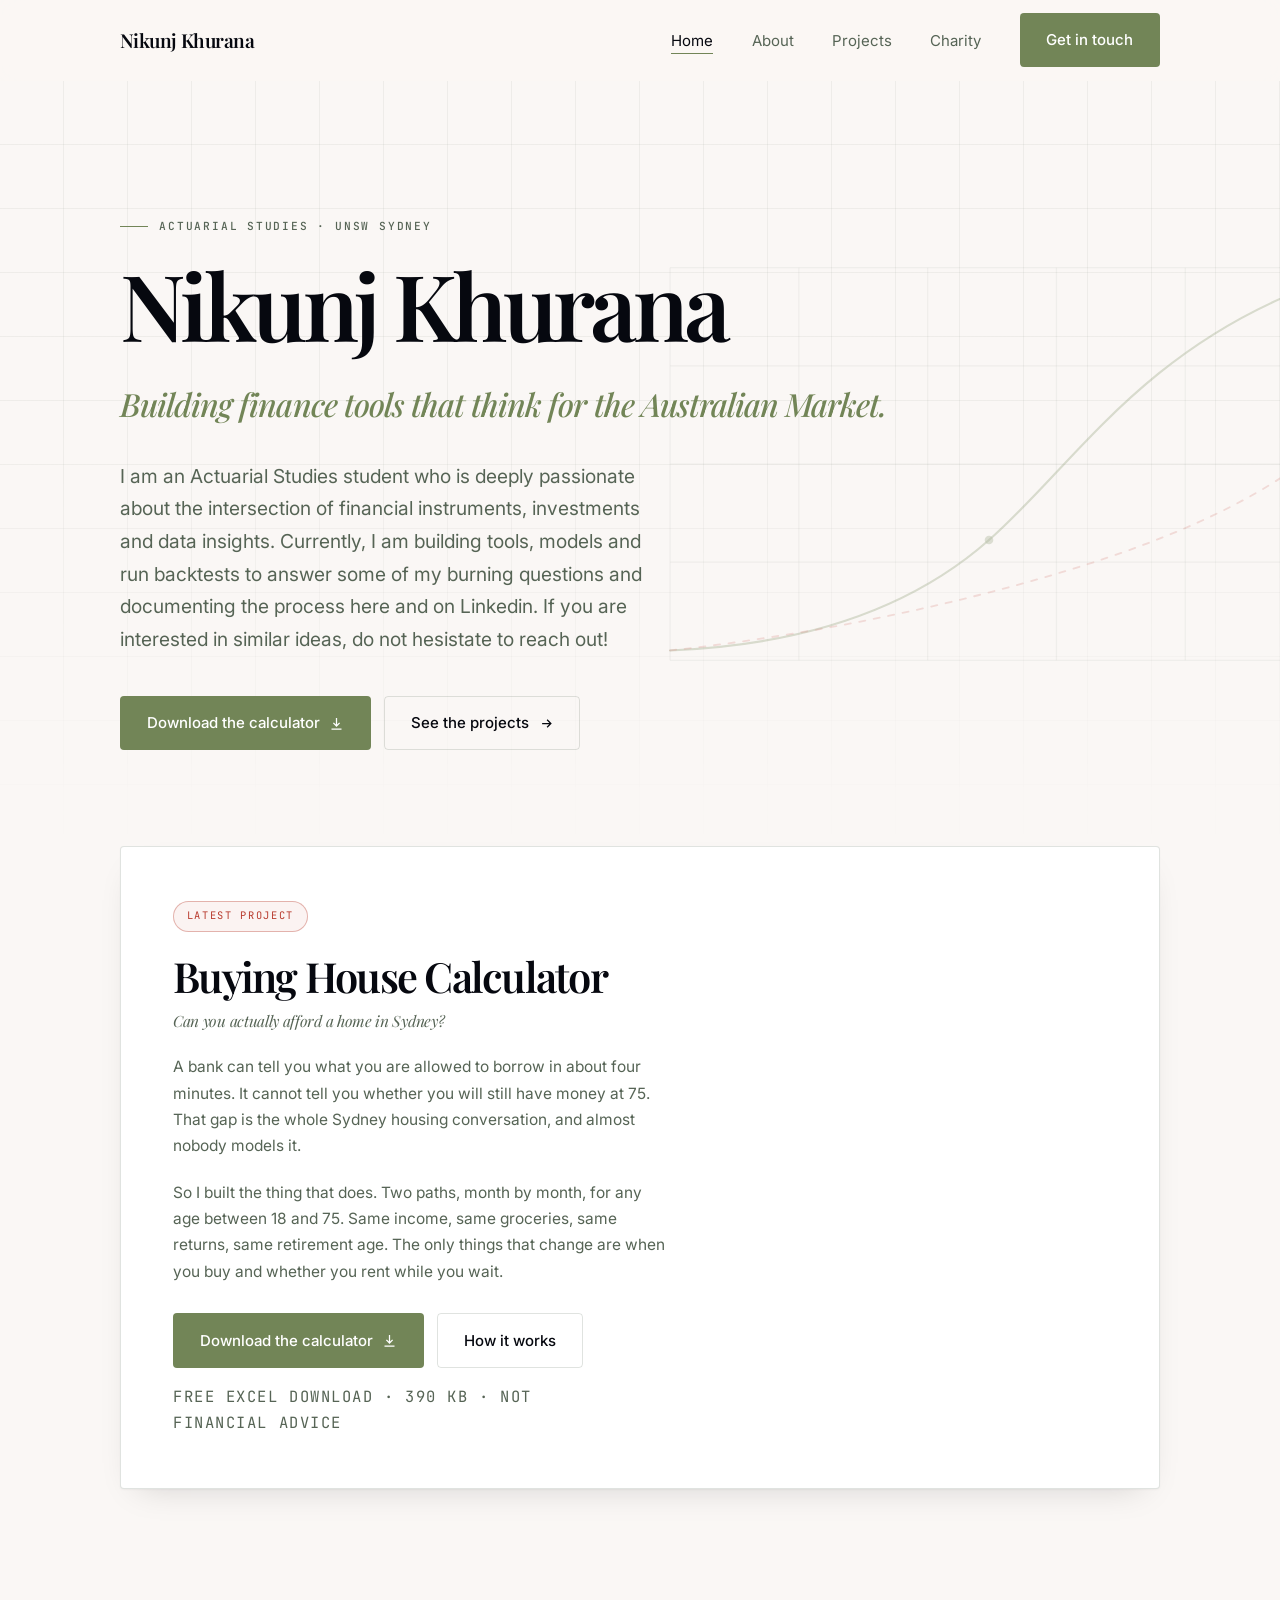
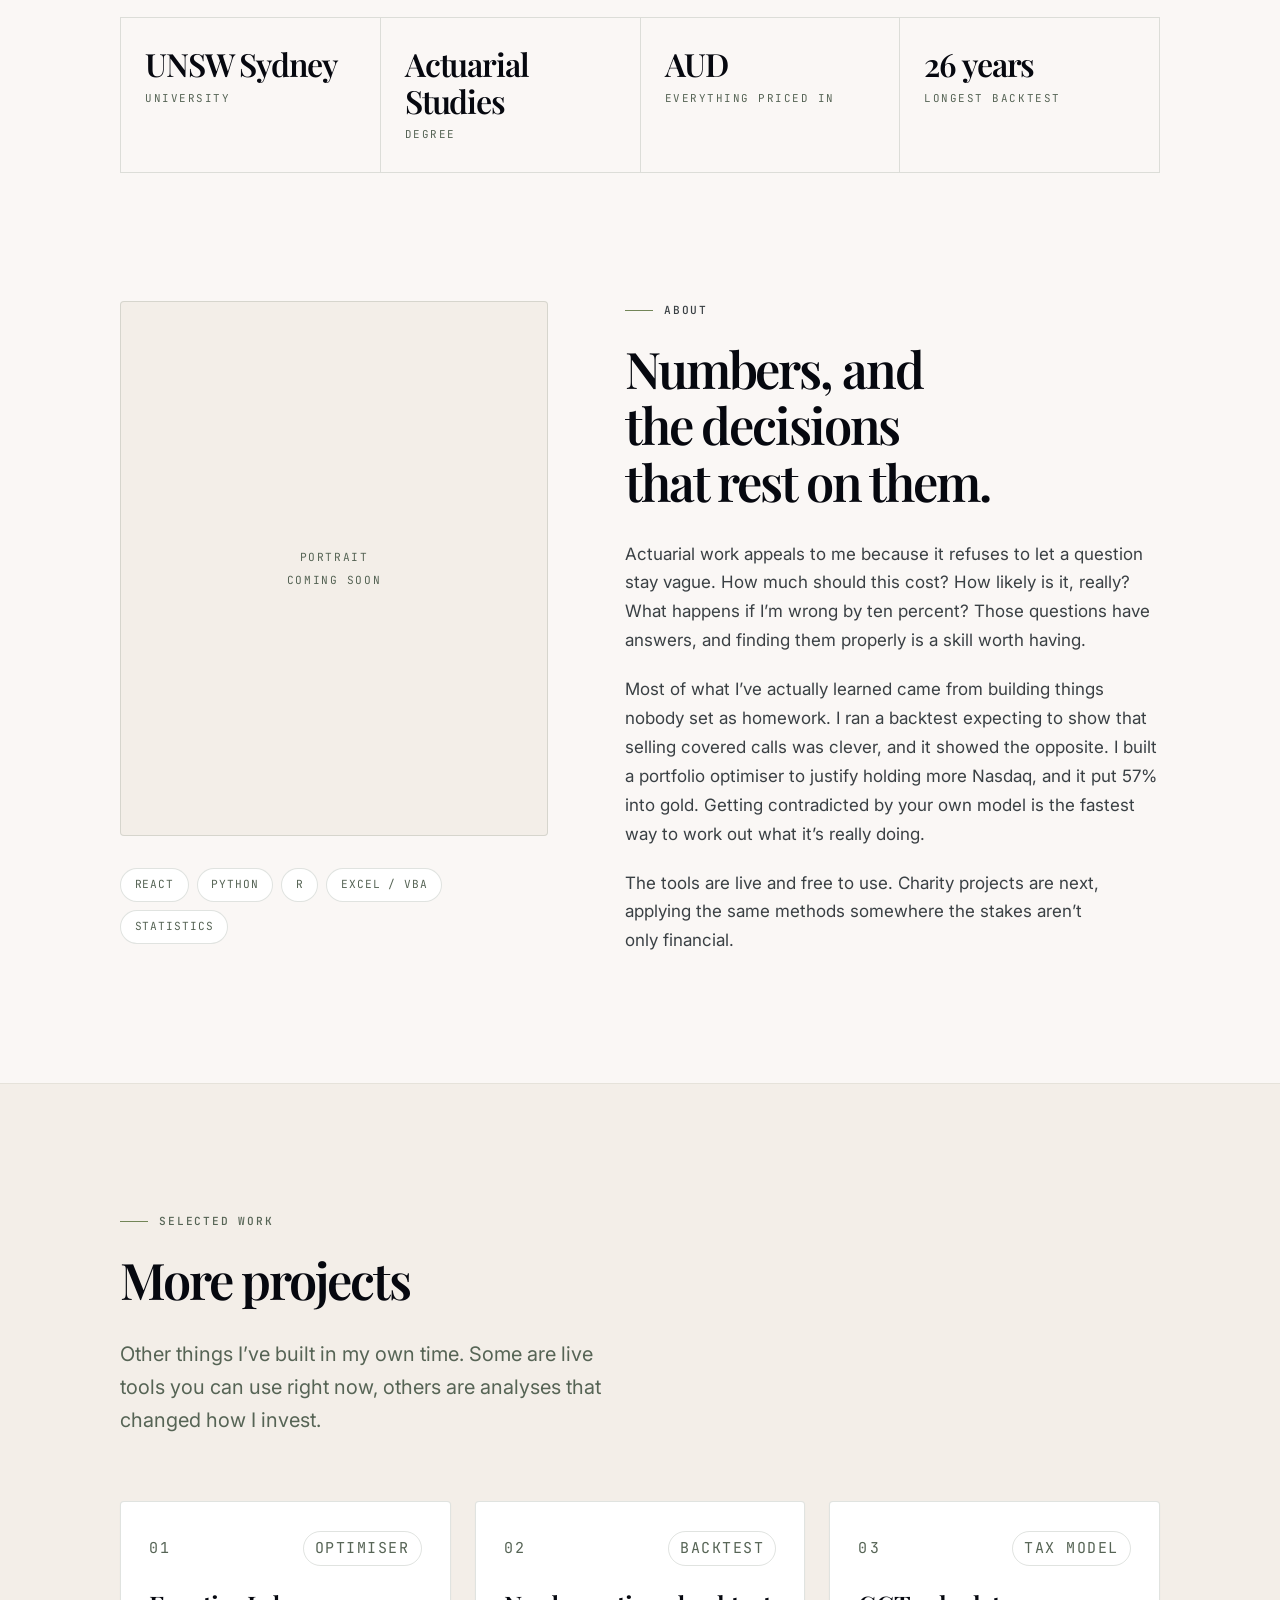
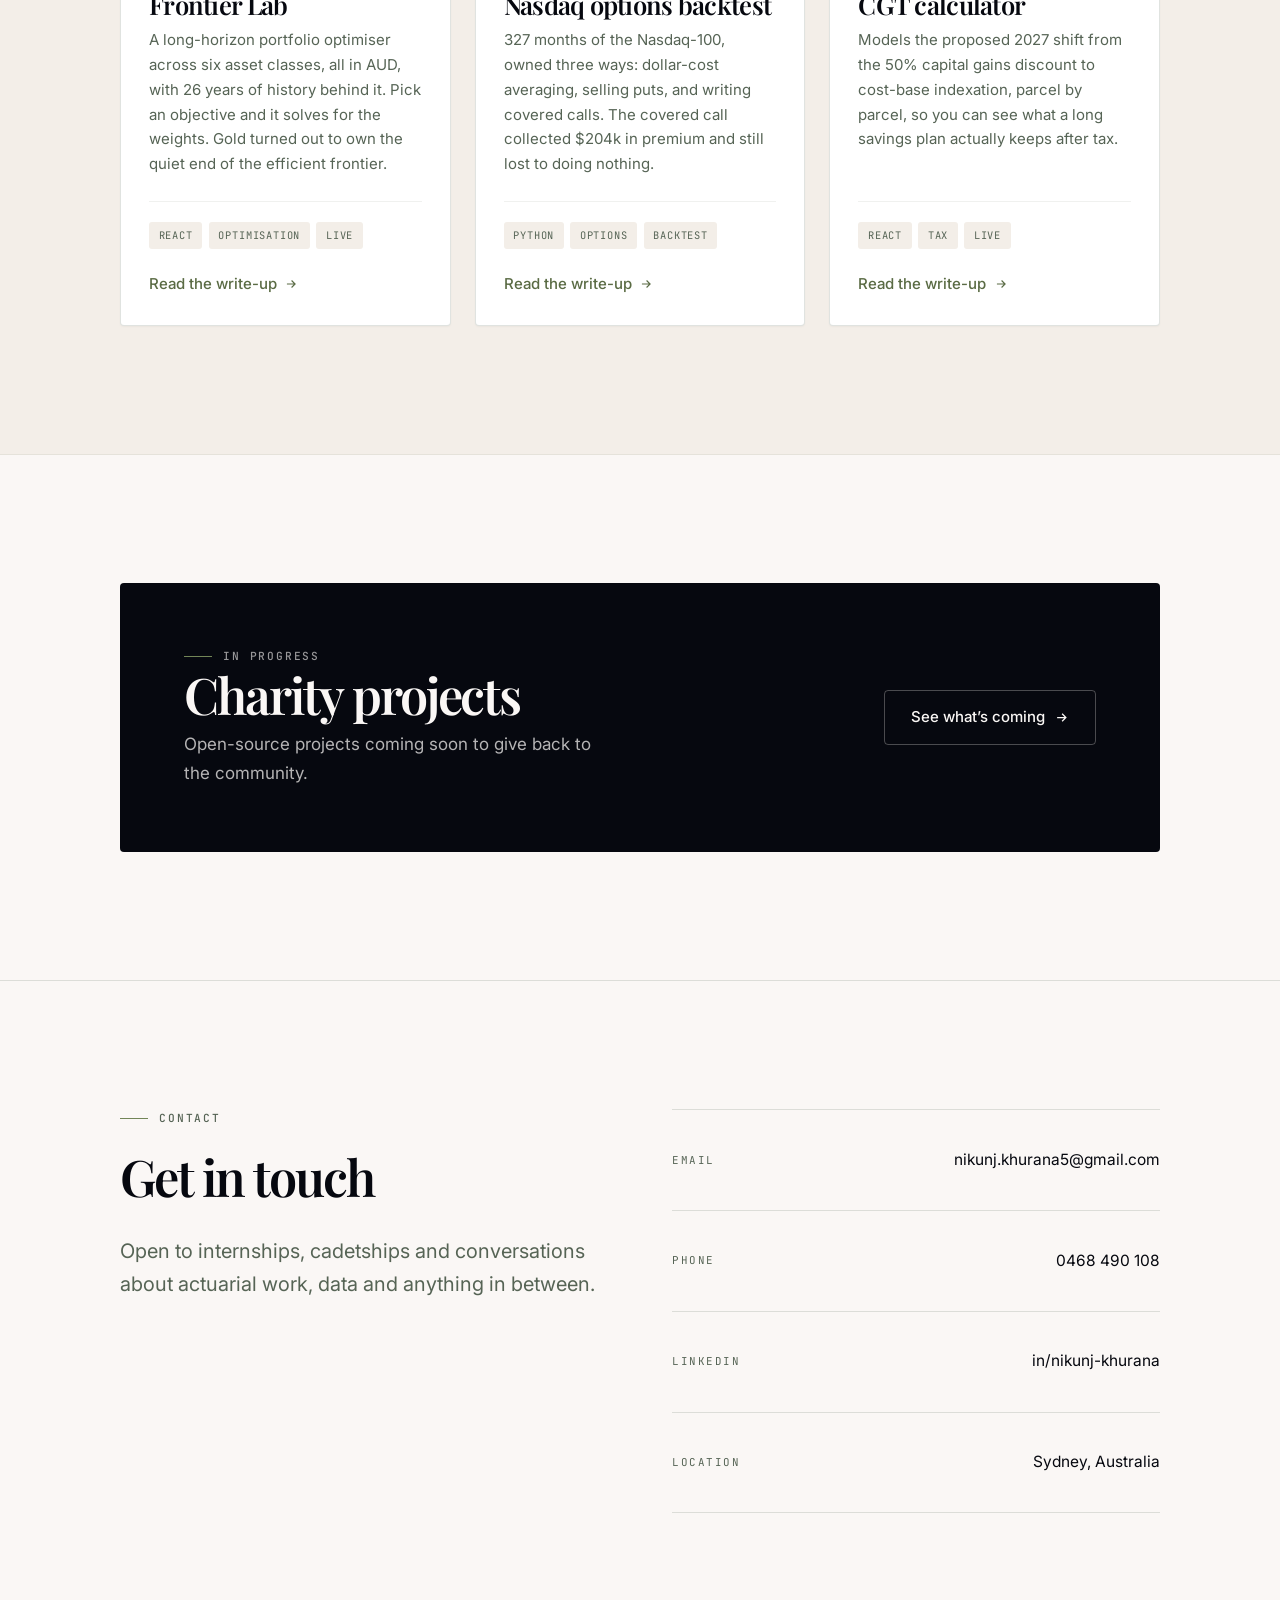
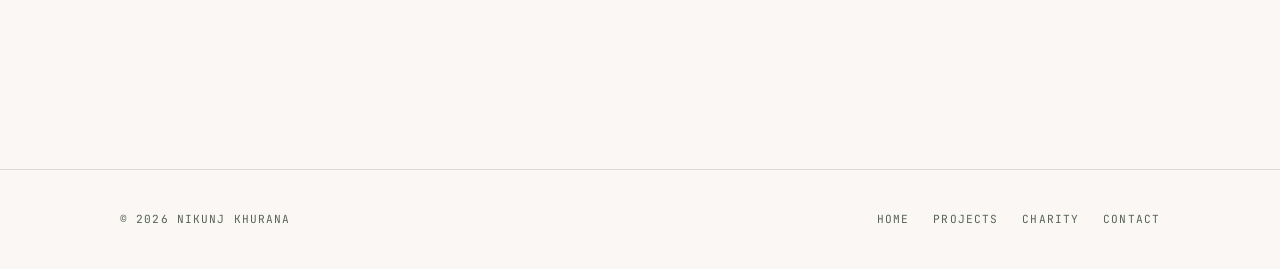
==== index.html @ e08e7647 "sdcsvss" ====
<!DOCTYPE html>
<html lang="en-AU">
<head>
<meta charset="utf-8">
<meta name="viewport" content="width=device-width, initial-scale=1">
<meta name="theme-color" content="#FAF7F5">
<title>Nikunj Khurana | Actuarial Studies</title>
<meta name="description" content="Download a free Excel calculator that models whether you can actually afford a house in Sydney, month by month from 18 to 75. Plus a portfolio optimiser, a Nasdaq options backtest and a CGT calculator.">
<meta name="author" content="Nikunj Khurana">

<!-- Social sharing -->
<meta property="og:type" content="website">
<meta property="og:title" content="Nikunj Khurana | Actuarial Studies">
<meta property="og:description" content="Can you actually afford a home in Sydney? A free Excel calculator that models two paths month by month, from 18 to 75. Free to download.">
<meta name="twitter:card" content="summary_large_image">

<link rel="icon" href="assets/img/favicon.svg" type="image/svg+xml">
<link rel="preconnect" href="https://fonts.googleapis.com">
<link rel="preconnect" href="https://fonts.gstatic.com" crossorigin>
<link href="https://fonts.googleapis.com/css2?family=Playfair+Display:ital,wght@0,500;0,600;0,700;1,500&family=Inter:wght@400;500;600&family=JetBrains+Mono:wght@400;500&display=swap" rel="stylesheet">
<link rel="stylesheet" href="assets/css/style.css">
<noscript><style>.reveal { opacity: 1; transform: none; }</style></noscript>
</head>

<body>
<!-- ==========================================================================
     HOW TO EDIT THIS PAGE

     Change only the words BETWEEN a > and a < symbol.

         <h1>Nikunj Khurana</h1>
             ^^^^^^^^^^^^^^ safe to change

     Leave anything inside the angle brackets alone, such as class="hero__lead"
     or href="projects.html". Those control the layout, not the words.

     The spots you are most likely to want are marked EDIT: below.
     ========================================================================== -->
<a class="skip-link" href="#main">Skip to content</a>

<header class="site-header">
  <div class="container">
    <nav class="nav" aria-label="Primary">
      <a class="brand" href="index.html">Nikunj Khurana</a>

      <button class="nav__toggle" aria-expanded="false" aria-controls="nav-links" aria-label="Toggle menu">
        <svg class="icon-open" viewBox="0 0 24 24" fill="none" stroke="currentColor" stroke-width="1.6" aria-hidden="true"><path d="M3 6h18M3 12h18M3 18h18"/></svg>
        <svg class="icon-close" viewBox="0 0 24 24" fill="none" stroke="currentColor" stroke-width="1.6" aria-hidden="true"><path d="M6 6l12 12M18 6L6 18"/></svg>
      </button>

      <ul class="nav__links" id="nav-links">
        <li><a class="nav__link" href="index.html" aria-current="page">Home</a></li>
        <li><a class="nav__link" href="index.html#about">About</a></li>
        <li><a class="nav__link" href="projects.html">Projects</a></li>
        <li><a class="nav__link" href="charity.html">Charity</a></li>
        <li><a class="btn btn--primary" href="#contact">Get in touch</a></li>
      </ul>
    </nav>
  </div>
</header>

<main id="main">

  <!-- ================= Hero ================= -->
  <section class="hero gridpaper">
    <!-- Faint compound-growth curve, purely decorative -->
    <svg class="hero__ornament" viewBox="0 0 600 400" fill="none" aria-hidden="true" focusable="false">
      <g stroke="#566455" stroke-opacity="0.13">
        <path d="M40 360h520M40 280h520M40 200h520M40 120h520M40 40h520"/>
        <path d="M40 40v320M145 40v320M250 40v320M355 40v320M460 40v320M565 40v320"/>
      </g>
      <path d="M40 352C140 348 232 322 300 262 368 202 424 108 560 56"
            stroke="#728557" stroke-opacity="0.5" stroke-width="1.75" stroke-linecap="round"/>
      <path d="M40 352C150 340 260 318 360 288 460 258 520 226 560 196"
            stroke="#B83A2D" stroke-opacity="0.3" stroke-width="1.5"
            stroke-linecap="round" stroke-dasharray="5 7"/>
      <g fill="#728557" fill-opacity="0.45">
        <circle cx="300" cy="262" r="3.5"/>
        <circle cx="560" cy="56" r="3.5"/>
      </g>
    </svg>

    <div class="container">
      <div class="hero__inner">
        <!-- EDIT: the hero. Small line above the name, the name, the tagline, the intro. -->
        <p class="label">Actuarial Studies · UNSW Sydney</p>
        <h1>Nikunj Khurana</h1>
        <p class="hero__role">Building finance tools that think for the Australian Market.</p>
        <p class="hero__lead">
          I am an Actuarial Studies student who is deeply passionate about the intersection of financial instruments, investments and data insights. 
          Currently, I am building tools, models and run backtests to answer some of my burning questions and documenting the process here and on Linkedin.
          If you are interested in similar ideas, do not hesistate to reach out!
        </p>
        <div class="btn-row">
          <a class="btn btn--primary" href="assets/downloads/buying-house-calculator.xlsx"
             download="Buying House Calculator by Nikunj Khurana.xlsx">
            Download the calculator
            <svg viewBox="0 0 24 24" fill="none" stroke="currentColor" stroke-width="2" aria-hidden="true"><path d="M12 3v12M7 11l5 5 5-5M4 21h16"/></svg>
          </a>
          <a class="btn btn--ghost" href="projects.html">
            See the projects
            <svg viewBox="0 0 24 24" fill="none" stroke="currentColor" stroke-width="2" aria-hidden="true"><path d="M5 12h14M13 6l6 6-6 6"/></svg>
          </a>
        </div>
      </div>
    </div>
  </section>

  <!-- ================= Featured: the downloadable calculator ================= -->
  <section class="section" style="padding-top: 0;">
    <div class="container">
      <!-- EDIT: the featured calculator. Badge, heading, the italic hook line,
           the two paragraphs, the four number boxes and the small print. -->
      <div class="feature reveal">
        <div>
          <span class="feature__badge">Latest project</span>
          <h2>Buying House Calculator</h2>
          <p class="feature__hook">Can you actually afford a home in Sydney?</p>
          <p>
            A bank can tell you what you are allowed to borrow in about four minutes. It cannot
            tell you whether you will still have money at 75. That gap is the whole Sydney housing
            conversation, and almost nobody models it.
          </p>
          <p>
            So I built the thing that does. Two paths, month by month, for any age between 18 and
            75. Same income, same groceries, same returns, same retirement age. The only things
            that change are when you buy and whether you rent while you wait.
          </p>
          <div class="btn-row" style="margin-top: 1.75rem;">
            <a class="btn btn--primary" href="assets/downloads/buying-house-calculator.xlsx"
               download="Buying House Calculator by Nikunj Khurana.xlsx">
              Download the calculator
              <svg viewBox="0 0 24 24" fill="none" stroke="currentColor" stroke-width="2" aria-hidden="true"><path d="M12 3v12M7 11l5 5 5-5M4 21h16"/></svg>
            </a>
            <a class="btn btn--ghost" href="projects.html#buying-house-calculator">How it works</a>
          
          
          </div>
          <p class="feature__note">Free Excel download &middot; 390 KB &middot; Not financial advice</p>
        </div>
        </div>
      </div>
    </div>
  </section>

  <!-- ================= Quick facts ================= -->
  <section class="container">
    <!-- EDIT: the four fact boxes. Big value first, small label underneath. -->
    <div class="facts reveal">
      <div class="fact">
        <p class="fact__value">UNSW Sydney</p>
        <p class="fact__label">University</p>
      </div>
      <div class="fact">
        <p class="fact__value">Actuarial Studies</p>
        <p class="fact__label">Degree</p>
      </div>
      <div class="fact">
        <p class="fact__value">AUD</p>
        <p class="fact__label">Everything priced in</p>
      </div>
      <div class="fact">
        <p class="fact__value">26 years</p>
        <p class="fact__label">Longest backtest</p>
      </div>
    </div>
  </section>

  <!-- ================= About ================= -->
  <section class="section" id="about">
    <div class="container">
      <div class="about">
        <div class="reveal">
          <div class="portrait">
            <!-- Drop a photo at assets/img/portrait.jpg and swap this block for:
                 <img src="assets/img/portrait.jpg" alt="Nikunj Khurana"> -->
            <p class="portrait__placeholder">
              Portrait<br>
              coming soon
            </p>
          </div>
          <!-- EDIT: the skill pills. Copy a whole <span class="pill">..</span> line to add one. -->
          <div class="pill-row">
            <span class="pill">React</span>
            <span class="pill">Python</span>
            <span class="pill">R</span>
            <span class="pill">Excel / VBA</span>
            <span class="pill">Statistics</span>
          </div>
        </div>

        <div class="about__body reveal">
          <!-- EDIT: the About heading and its three paragraphs. -->
          <p class="label">About</p>
          <h2>Numbers, and the decisions that rest on them.</h2>
          <p>
            Actuarial work appeals to me because it refuses to let a question stay vague. How much
            should this cost? How likely is it, really? What happens if I’m wrong by ten
            percent? Those questions have answers, and finding them properly is a skill worth
            having.
          </p>
          <p>
            Most of what I’ve actually learned came from building things nobody set as
            homework. I ran a backtest expecting to show that selling covered calls was clever, and
            it showed the opposite. I built a portfolio optimiser to justify holding more Nasdaq,
            and it put 57% into gold. Getting contradicted by your own model is the fastest
            way to work out what it’s really doing.
          </p>
          <p>
            The tools are live and free to use. Charity projects are next, applying the same
            methods somewhere the stakes aren’t only financial.
          </p>
        </div>
      </div>
    </div>
  </section>

  <!-- ================= Selected projects ================= -->
  <section class="section section--tint">
    <div class="container">
      <div class="section-head reveal">
        <!-- EDIT: the Projects heading and the line under it. -->
        <p class="label">Selected work</p>
        <h2>More projects</h2>
        <p class="lead">
          Other things I’ve built in my own time. Some are live tools you can use right now,
          others are analyses that changed how I invest.
        </p>
      </div>

      <div class="projects-grid">
        <!-- EDIT: card for Frontier Lab. Category chip, title, summary and the three tags. -->
        <article class="project-card reveal">
          <p class="project-card__index">
            <span>01</span>
            <span class="project-card__meta">OPTIMISER</span>
          </p>
          <h3>Frontier Lab</h3>
          <p>
            A long-horizon portfolio optimiser across six asset classes, all in AUD, with 26 years
            of history behind it. Pick an objective and it solves for the weights. Gold turned out
            to own the quiet end of the efficient frontier.
          </p>
          <div class="project-card__foot">
            <div class="tag-row">
              <span class="tag">React</span>
              <span class="tag">Optimisation</span>
              <span class="tag">Live</span>
            </div>
            <a class="link-arrow" href="projects.html#frontier-lab">
              Read the write-up
              <svg viewBox="0 0 24 24" fill="none" stroke="currentColor" stroke-width="2" aria-hidden="true"><path d="M5 12h14M13 6l6 6-6 6"/></svg>
            </a>
          </div>
        </article>

        <!-- EDIT: card for Nasdaq options backtest. Category chip, title, summary and the three tags. -->
        <article class="project-card reveal">
          <p class="project-card__index">
            <span>02</span>
            <span class="project-card__meta">BACKTEST</span>
          </p>
          <h3>Nasdaq options backtest</h3>
          <p>
            327 months of the Nasdaq-100, owned three ways: dollar-cost averaging,
            selling puts, and writing covered calls. The covered call collected $204k in
            premium and still lost to doing nothing.
          </p>
          <div class="project-card__foot">
            <div class="tag-row">
              <span class="tag">Python</span>
              <span class="tag">Options</span>
              <span class="tag">Backtest</span>
            </div>
            <a class="link-arrow" href="projects.html#nasdaq-backtest">
              Read the write-up
              <svg viewBox="0 0 24 24" fill="none" stroke="currentColor" stroke-width="2" aria-hidden="true"><path d="M5 12h14M13 6l6 6-6 6"/></svg>
            </a>
          </div>
        </article>

        <!-- EDIT: card for CGT calculator. Category chip, title, summary and the three tags. -->
        <article class="project-card reveal">
          <p class="project-card__index">
            <span>03</span>
            <span class="project-card__meta">TAX MODEL</span>
          </p>
          <h3>CGT calculator</h3>
          <p>
            Models the proposed 2027 shift from the 50% capital gains discount to cost-base
            indexation, parcel by parcel, so you can see what a long savings plan actually keeps
            after tax.
          </p>
          <div class="project-card__foot">
            <div class="tag-row">
              <span class="tag">React</span>
              <span class="tag">Tax</span>
              <span class="tag">Live</span>
            </div>
            <a class="link-arrow" href="projects.html#cgt-calculator">
              Read the write-up
              <svg viewBox="0 0 24 24" fill="none" stroke="currentColor" stroke-width="2" aria-hidden="true"><path d="M5 12h14M13 6l6 6-6 6"/></svg>
            </a>
          </div>
        </article>
      </div>
    </div>
  </section>

  <!-- ================= Charity teaser ================= -->
  <section class="section">
    <div class="container">
      <!-- EDIT: the charity teaser box. -->
      <div class="band reveal">
        <div>
          <p class="label">In progress</p>
          <h2>Charity projects</h2>
          <p>
            Open-source projects coming soon to give back to the community.
          </p>
        </div>
        <a class="btn btn--ghost" href="charity.html">
          See what’s coming
          <svg viewBox="0 0 24 24" fill="none" stroke="currentColor" stroke-width="2" aria-hidden="true"><path d="M5 12h14M13 6l6 6-6 6"/></svg>
        </a>
      </div>
    </div>
  </section>

  <!-- ================= Contact ================= -->
  <section class="section section--edge" id="contact">
    <div class="container">
      <div class="contact">
        <div class="reveal">
          <!-- EDIT: the Contact heading and the line under it. -->
          <p class="label">Contact</p>
          <h2>Get in touch</h2>
          <p class="lead">
            Open to internships, cadetships and conversations about actuarial work, data and
            anything in between.
          </p>
        </div>

        <!-- EDIT: your contact details. Change BOTH the href="..." link AND the words shown. -->
        <ul class="contact-list reveal">
          <li>
            <a href="mailto:nikunj.khurana5@gmail.com">
              <span class="contact-key">Email</span>
              <span>nikunj.khurana5@gmail.com</span>
            </a>
          </li>
          <li>
            <a href="tel:+61468490108">
              <span class="contact-key">Phone</span>
              <span>0468 490 108</span>
            </a>
          </li>
          <li>
            <a href="https://www.linkedin.com/in/nikunj-khurana" target="_blank" rel="noopener">
              <span class="contact-key">LinkedIn</span>
              <span>in/nikunj-khurana</span>
            </a>
          </li>
          <li>
            <span>
              <span class="contact-key">Location</span>
              <span>Sydney, Australia</span>
            </span>
          </li>
        </ul>
      </div>
    </div>
  </section>

</main>

<footer class="site-footer">
  <div class="container">
    <p>© <span data-year>2026</span> Nikunj Khurana</p>
    <nav aria-label="Footer">
      <a href="index.html">Home</a>
      <a href="projects.html">Projects</a>
      <a href="charity.html">Charity</a>
      <a href="#contact">Contact</a>
    </nav>
  </div>
</footer>

<script src="assets/js/main.js"></script>
</body>
</html>
---- assets/css/style.css ----
/* ==========================================================================
   Nikunj Khurana, personal site
   Design tokens. Change a value here and it updates everywhere.
   ========================================================================== */

:root {
  /* Colour: warm, light, editorial */
  --cream:       #FAF7F5;   /* page background */
  --cream-deep:  #F3EEE8;   /* alternating section background */
  --paper:       #FFFFFF;   /* cards */
  --ink:         #06080F;   /* headings, primary text */
  --ink-soft:    #3A4044;   /* body copy */
  --sage:        #566455;   /* muted / meta text */
  --olive:       #728557;   /* primary accent */
  --olive-deep:  #5A6B44;   /* accent hover */
  --rust:        #B83A2D;   /* sparing secondary accent */
  --line:        rgba(86, 100, 85, 0.18);
  --line-soft:   rgba(86, 100, 85, 0.09);

  /* Type */
  --font-display: "Playfair Display", Georgia, "Times New Roman", serif;
  --font-body:    "Inter", -apple-system, BlinkMacSystemFont, "Segoe UI", sans-serif;
  --font-mono:    "JetBrains Mono", ui-monospace, SFMono-Regular, Menlo, monospace;

  /* Space & shape */
  --container: 1120px;
  --gutter: clamp(1.25rem, 5vw, 2.5rem);
  --section-y: clamp(4.5rem, 10vw, 8rem);
  --radius: 4px;
  --shadow-sm: 0 1px 2px rgba(6, 8, 15, 0.04);
  --shadow-md: 0 1px 2px rgba(6, 8, 15, 0.04), 0 14px 34px -18px rgba(6, 8, 15, 0.18);
  --ease: cubic-bezier(0.2, 0.6, 0.2, 1);
}

/* ==========================================================================
   Reset
   ========================================================================== */

*, *::before, *::after { box-sizing: border-box; }

html {
  -webkit-text-size-adjust: 100%;
  scroll-behavior: smooth;
  scroll-padding-top: 6rem;
}

body {
  margin: 0;
  background-color: var(--cream);
  color: var(--ink-soft);
  font-family: var(--font-body);
  font-size: 1.0625rem;
  line-height: 1.7;
  -webkit-font-smoothing: antialiased;
  -moz-osx-font-smoothing: grayscale;
}

/* Faint graph paper, a quiet nod to the maths. Confined to the hero and the
   charity page so it never sits behind body copy or reads as a false table rule. */
.gridpaper { position: relative; }

.gridpaper::before {
  content: "";
  position: absolute;
  inset: 0;
  z-index: 0;
  pointer-events: none;
  background-image:
    linear-gradient(rgba(86, 100, 85, 0.07) 1px, transparent 1px),
    linear-gradient(90deg, rgba(86, 100, 85, 0.07) 1px, transparent 1px);
  background-size: 64px 64px, 64px 64px;
  background-position: -1px -1px;
  -webkit-mask-image: linear-gradient(to bottom, #000 45%, transparent 100%);
  mask-image: linear-gradient(to bottom, #000 45%, transparent 100%);
}

.gridpaper > * { position: relative; z-index: 1; }

img, svg { display: block; max-width: 100%; height: auto; }
button { font: inherit; color: inherit; }

/* ==========================================================================
   Typography
   ========================================================================== */

h1, h2, h3, h4 {
  font-family: var(--font-display);
  color: var(--ink);
  font-weight: 600;
  letter-spacing: -0.035em;
  line-height: 1.12;
  margin: 0 0 0.6em;
  text-wrap: balance;
}

h1 { font-size: clamp(2.75rem, 7.5vw, 5.75rem); letter-spacing: -0.05em; line-height: 1.04; }
h2 { font-size: clamp(2rem, 4.4vw, 3.15rem); letter-spacing: -0.042em; }
h3 { font-size: clamp(1.3rem, 2.2vw, 1.6rem); letter-spacing: -0.028em; }
h4 { font-size: 1.0625rem; letter-spacing: -0.02em; }

p { margin: 0 0 1.25rem; text-wrap: pretty; }
p:last-child { margin-bottom: 0; }

a { color: var(--olive-deep); text-decoration: none; }
a:hover { color: var(--ink); }

strong { color: var(--ink); font-weight: 600; }

/* Small uppercase mono label: category chips, section eyebrows, tags */
.label {
  font-family: var(--font-mono);
  font-size: 0.7rem;
  font-weight: 500;
  letter-spacing: 0.16em;
  text-transform: uppercase;
  color: var(--sage);
  margin: 0 0 1.25rem;
  display: flex;
  align-items: center;
  gap: 0.7rem;
}

.label::before {
  content: "";
  width: 1.75rem;
  height: 1px;
  background: var(--olive);
  flex: none;
}

.label--bare::before { display: none; }

.lead {
  font-size: clamp(1.0625rem, 1.6vw, 1.25rem);
  line-height: 1.65;
  color: var(--sage);
  max-width: 40ch;
}

/* ==========================================================================
   Layout
   ========================================================================== */

.container {
  width: 100%;
  max-width: var(--container);
  margin-inline: auto;
  padding-inline: var(--gutter);
}

.section { padding-block: var(--section-y); }
.section--tint { background: var(--cream-deep); border-block: 1px solid var(--line-soft); }
.section--edge { border-top: 1px solid var(--line); }

.section-head {
  max-width: 46rem;
  margin-bottom: clamp(2.5rem, 5vw, 4rem);
}

.skip-link {
  position: absolute;
  left: -9999px;
  top: 0;
  background: var(--ink);
  color: var(--cream);
  padding: 0.75rem 1.25rem;
  z-index: 200;
}
.skip-link:focus { left: 0; color: var(--cream); }

/* ==========================================================================
   Header / navigation
   ========================================================================== */

.site-header {
  position: sticky;
  top: 0;
  z-index: 100;
  background: rgba(250, 247, 245, 0.82);
  backdrop-filter: saturate(180%) blur(14px);
  -webkit-backdrop-filter: saturate(180%) blur(14px);
  border-bottom: 1px solid transparent;
  transition: border-color 0.3s var(--ease);
}

.site-header.is-stuck { border-bottom-color: var(--line); }

.nav {
  display: flex;
  align-items: center;
  justify-content: space-between;
  gap: 2rem;
  min-height: 5rem;
}

.brand {
  font-family: var(--font-display);
  font-size: 1.2rem;
  font-weight: 600;
  letter-spacing: -0.03em;
  color: var(--ink);
  display: flex;
  align-items: baseline;
  gap: 0.55rem;
  white-space: nowrap;
}

.nav__links {
  display: flex;
  align-items: center;
  gap: clamp(1.25rem, 3vw, 2.5rem);
  list-style: none;
  margin: 0;
  padding: 0;
}

.nav__link {
  font-size: 0.9375rem;
  color: var(--sage);
  position: relative;
  padding-block: 0.25rem;
  transition: color 0.2s var(--ease);
}

.nav__link::after {
  content: "";
  position: absolute;
  left: 0;
  bottom: 0;
  width: 100%;
  height: 1px;
  background: var(--olive);
  transform: scaleX(0);
  transform-origin: left;
  transition: transform 0.3s var(--ease);
}

.nav__link:hover,
.nav__link[aria-current="page"] { color: var(--ink); }
.nav__link:hover::after,
.nav__link[aria-current="page"]::after { transform: scaleX(1); }

.nav__toggle {
  display: none;
  background: none;
  border: 1px solid var(--line);
  border-radius: var(--radius);
  padding: 0.5rem 0.7rem;
  cursor: pointer;
  color: var(--ink);
  line-height: 0;
}

.nav__toggle svg { width: 20px; height: 20px; }
.nav__toggle .icon-close { display: none; }
.nav__toggle[aria-expanded="true"] .icon-close { display: block; }
.nav__toggle[aria-expanded="true"] .icon-open { display: none; }

@media (max-width: 720px) {
  .nav__toggle { display: block; }

  .nav__links {
    position: fixed;
    inset: 5rem 0 auto;
    flex-direction: column;
    align-items: flex-start;
    gap: 0;
    background: var(--cream);
    border-block: 1px solid var(--line);
    padding: 0.5rem var(--gutter) 1.5rem;
    transform: translateY(-120%);
    transition: transform 0.35s var(--ease);
  }

  .nav__links.is-open { transform: translateY(0); }

  .nav__links li { width: 100%; border-bottom: 1px solid var(--line-soft); }
  .nav__links li:last-child { border-bottom: 0; }
  .nav__link { display: block; padding: 1rem 0; font-size: 1.0625rem; }
  .nav__link::after { display: none; }
  .nav__links .btn { margin-top: 1.25rem; width: 100%; justify-content: center; }
}

/* ==========================================================================
   Buttons
   ========================================================================== */

.btn {
  display: inline-flex;
  align-items: center;
  gap: 0.6rem;
  padding: 0.85rem 1.6rem;
  border-radius: var(--radius);
  border: 1px solid transparent;
  font-size: 0.9375rem;
  font-weight: 500;
  cursor: pointer;
  transition: background-color 0.2s var(--ease), border-color 0.2s var(--ease),
              color 0.2s var(--ease), transform 0.2s var(--ease);
}

.btn:hover { transform: translateY(-1px); }
.btn svg { width: 15px; height: 15px; flex: none; }

.btn--primary { background: var(--olive); color: #fff; }
.btn--primary:hover { background: var(--olive-deep); color: #fff; }

.btn--ghost { border-color: var(--line); color: var(--ink); background: transparent; }
.btn--ghost:hover { border-color: var(--olive); color: var(--olive-deep); background: rgba(114, 133, 87, 0.05); }

.btn-row { display: flex; flex-wrap: wrap; gap: 0.85rem; }

/* Text link with a travelling arrow */
.link-arrow {
  display: inline-flex;
  align-items: center;
  gap: 0.45rem;
  font-size: 0.9375rem;
  font-weight: 500;
  color: var(--olive-deep);
}
.link-arrow svg { width: 14px; height: 14px; transition: transform 0.25s var(--ease); }
.link-arrow:hover svg { transform: translateX(4px); }

/* ==========================================================================
   Hero
   ========================================================================== */

.hero {
  position: relative;
  padding-block: clamp(4rem, 11vw, 8.5rem) clamp(3.5rem, 8vw, 6rem);
  overflow: hidden;
}

.hero__inner { position: relative; z-index: 2; max-width: 60rem; }

.hero h1 { margin-bottom: 0.28em; }

.hero__role {
  font-family: var(--font-display);
  font-size: clamp(1.25rem, 3vw, 2rem);
  font-style: italic;
  font-weight: 500;
  color: var(--olive);
  letter-spacing: -0.03em;
  margin: 0 0 1.75rem;
}

.hero__lead { max-width: 46ch; margin-bottom: 2.5rem; font-size: clamp(1.0625rem, 1.7vw, 1.2rem); color: var(--sage); }

/* Faint ornament: a compound-growth curve behind the hero type */
.hero__ornament {
  position: absolute;
  right: -6%;
  top: 50%;
  transform: translateY(-50%);
  width: min(46rem, 62%);
  z-index: 1;
  pointer-events: none;
  opacity: 0.5;
}

@media (max-width: 900px) { .hero__ornament { opacity: 0.28; right: -20%; } }

/* ==========================================================================
   Facts strip
   ========================================================================== */

.facts {
  display: grid;
  grid-template-columns: repeat(4, minmax(0, 1fr));
  border-top: 1px solid var(--line);
  border-left: 1px solid var(--line);
}

/* Step 4 → 2 → 1 so the strip never leaves an orphaned cell. */
@media (max-width: 900px) { .facts { grid-template-columns: repeat(2, minmax(0, 1fr)); } }
@media (max-width: 460px) { .facts { grid-template-columns: 1fr; } }

.fact {
  padding: 1.75rem 1.5rem;
  border-right: 1px solid var(--line);
  border-bottom: 1px solid var(--line);
}

.fact__value {
  font-family: var(--font-display);
  font-size: clamp(1.5rem, 2.6vw, 2rem);
  font-weight: 600;
  letter-spacing: -0.035em;
  color: var(--ink);
  line-height: 1.15;
  margin: 0 0 0.35rem;
}

.fact__label {
  font-family: var(--font-mono);
  font-size: 0.68rem;
  letter-spacing: 0.14em;
  text-transform: uppercase;
  color: var(--sage);
  margin: 0;
}

/* ==========================================================================
   About
   ========================================================================== */

.about {
  display: grid;
  grid-template-columns: minmax(0, 1fr) minmax(0, 1.25fr);
  gap: clamp(2.5rem, 6vw, 5rem);
  align-items: start;
}

@media (max-width: 860px) { .about { grid-template-columns: 1fr; } }

.about__body p { color: var(--ink-soft); }

.portrait {
  position: relative;
  aspect-ratio: 4 / 5;
  background: var(--cream-deep);
  border: 1px solid var(--line);
  border-radius: var(--radius);
  display: grid;
  place-items: center;
  overflow: hidden;
}

.portrait img { width: 100%; height: 100%; object-fit: cover; }

.portrait__placeholder {
  text-align: center;
  padding: 2rem;
  font-family: var(--font-mono);
  font-size: 0.7rem;
  letter-spacing: 0.14em;
  text-transform: uppercase;
  color: var(--sage);
  line-height: 2;
}

.pill-row { display: flex; flex-wrap: wrap; gap: 0.5rem; margin-top: 2rem; }

.pill {
  font-family: var(--font-mono);
  font-size: 0.7rem;
  letter-spacing: 0.08em;
  text-transform: uppercase;
  color: var(--sage);
  border: 1px solid var(--line);
  border-radius: 100px;
  padding: 0.4rem 0.85rem;
  background: var(--paper);
}

/* ==========================================================================
   Featured product (the downloadable calculator on the home page)
   ========================================================================== */

.feature {
  background: var(--paper);
  border: 1px solid var(--line);
  border-radius: var(--radius);
  padding: clamp(1.85rem, 4.5vw, 3.25rem);
  box-shadow: var(--shadow-md);
  display: grid;
  grid-template-columns: minmax(0, 1.3fr) minmax(0, 1fr);
  gap: clamp(2rem, 5vw, 3.5rem);
  align-items: center;
}

@media (max-width: 900px) { .feature { grid-template-columns: 1fr; } }

.feature__badge {
  display: inline-flex;
  align-items: center;
  gap: 0.5rem;
  font-family: var(--font-mono);
  font-size: 0.65rem;
  letter-spacing: 0.16em;
  text-transform: uppercase;
  color: var(--rust);
  border: 1px solid rgba(184, 58, 45, 0.35);
  background: rgba(184, 58, 45, 0.06);
  border-radius: 100px;
  padding: 0.35rem 0.8rem;
  margin-bottom: 1.35rem;
}

.feature h2 { font-size: clamp(1.85rem, 3.6vw, 2.6rem); margin-bottom: 0.5rem; }

.feature__hook {
  font-family: var(--font-display);
  font-style: italic;
  font-size: clamp(1.05rem, 1.9vw, 1.3rem);
  color: var(--olive);
  letter-spacing: -0.02em;
  margin: 0 0 1.25rem;
}

.feature p { font-size: 0.9688rem; color: var(--sage); }

/* Numbers panel on the right */
.feature__stats {
  display: grid;
  grid-template-columns: repeat(2, minmax(0, 1fr));
  gap: 1px;
  background: var(--line);
  border: 1px solid var(--line);
  border-radius: var(--radius);
  overflow: hidden;
}

.feature__stat { background: var(--cream); padding: 1.15rem 1.2rem; }

.feature__stat b {
  display: block;
  font-family: var(--font-display);
  font-size: clamp(1.25rem, 2.2vw, 1.6rem);
  font-weight: 600;
  letter-spacing: -0.035em;
  color: var(--ink);
  line-height: 1.15;
}

.feature__stat span {
  font-family: var(--font-mono);
  font-size: 0.62rem;
  letter-spacing: 0.13em;
  text-transform: uppercase;
  color: var(--sage);
}

.feature__note {
  font-family: var(--font-mono);
  font-size: 0.66rem;
  letter-spacing: 0.1em;
  text-transform: uppercase;
  color: var(--sage);
  margin: 1rem 0 0;
}

/* ==========================================================================
   Project cards
   ========================================================================== */

.projects-grid {
  display: grid;
  grid-template-columns: repeat(auto-fit, minmax(min(100%, 300px), 1fr));
  gap: 1.5rem;
}

.project-card {
  display: flex;
  flex-direction: column;
  background: var(--paper);
  border: 1px solid var(--line);
  border-radius: var(--radius);
  padding: 1.85rem 1.75rem 1.65rem;
  box-shadow: var(--shadow-sm);
  transition: transform 0.3s var(--ease), box-shadow 0.3s var(--ease), border-color 0.3s var(--ease);
}

.project-card:hover {
  transform: translateY(-3px);
  box-shadow: var(--shadow-md);
  border-color: rgba(114, 133, 87, 0.4);
}

.project-card__index {
  font-family: var(--font-mono);
  font-size: 0.68rem;
  letter-spacing: 0.16em;
  color: var(--olive);
  margin: 0 0 1.5rem;
  display: flex;
  justify-content: space-between;
  align-items: center;
  gap: 1rem;
}

.project-card__meta {
  color: var(--sage);
  border: 1px solid var(--line);
  border-radius: 100px;
  padding: 0.25rem 0.7rem;
  letter-spacing: 0.1em;
}

.project-card h3 { margin-bottom: 0.6rem; }

.project-card p {
  font-size: 0.9375rem;
  color: var(--sage);
  line-height: 1.65;
  margin-bottom: 1.5rem;
}

.project-card__foot { margin-top: auto; padding-top: 1.25rem; border-top: 1px solid var(--line-soft); }

.tag-row { display: flex; flex-wrap: wrap; gap: 0.4rem; margin-bottom: 1.25rem; }

.tag {
  font-family: var(--font-mono);
  font-size: 0.65rem;
  letter-spacing: 0.08em;
  text-transform: uppercase;
  color: var(--sage);
  background: var(--cream-deep);
  border-radius: 3px;
  padding: 0.3rem 0.6rem;
}

/* ==========================================================================
   Project detail (projects.html)
   ========================================================================== */

.project-entry {
  display: grid;
  grid-template-columns: minmax(0, 15rem) minmax(0, 1fr);
  gap: clamp(2rem, 5vw, 4rem);
  padding-block: clamp(3rem, 6vw, 4.5rem);
  border-top: 1px solid var(--line);
}

.project-entry:first-of-type { border-top: 0; padding-top: 0; }

@media (max-width: 860px) { .project-entry { grid-template-columns: 1fr; gap: 1.75rem; } }

.project-entry__aside { position: sticky; top: 7rem; align-self: start; }

@media (max-width: 860px) { .project-entry__aside { position: static; } }

.project-entry__num {
  font-family: var(--font-display);
  font-size: 3.5rem;
  font-weight: 600;
  letter-spacing: -0.05em;
  color: rgba(114, 133, 87, 0.28);
  line-height: 1;
  margin: 0 0 1.25rem;
}

.meta-list { margin: 0; font-size: 0.875rem; }
.meta-list dt {
  font-family: var(--font-mono);
  font-size: 0.65rem;
  letter-spacing: 0.14em;
  text-transform: uppercase;
  color: var(--olive);
  margin-bottom: 0.3rem;
}
.meta-list dd { margin: 0 0 1.1rem; color: var(--ink); }
.meta-list dd:last-child { margin-bottom: 0; }

.project-entry__body h3 { margin-bottom: 0.75rem; }

.project-entry__body h4 {
  font-family: var(--font-mono);
  font-size: 0.7rem;
  font-weight: 500;
  letter-spacing: 0.14em;
  text-transform: uppercase;
  color: var(--sage);
  margin: 2.25rem 0 0.9rem;
}

.tick-list { list-style: none; margin: 0; padding: 0; }

.tick-list li {
  position: relative;
  padding-left: 1.6rem;
  margin-bottom: 0.7rem;
  color: var(--ink-soft);
  font-size: 0.9688rem;
}

.tick-list li::before {
  content: "";
  position: absolute;
  left: 0;
  top: 0.68em;
  width: 0.5rem;
  height: 1px;
  background: var(--olive);
}

.callout {
  border-left: 2px solid var(--olive);
  background: rgba(114, 133, 87, 0.05);
  padding: 1.1rem 1.4rem;
  margin-top: 2rem;
  font-size: 0.9375rem;
  color: var(--sage);
  border-radius: 0 var(--radius) var(--radius) 0;
}

/* ==========================================================================
   Charity band + coming soon
   ========================================================================== */

.band {
  background: var(--ink);
  color: rgba(250, 247, 245, 0.72);
  border-radius: var(--radius);
  padding: clamp(2.5rem, 6vw, 4rem);
  display: grid;
  grid-template-columns: minmax(0, 1fr) auto;
  gap: 2.5rem;
  align-items: center;
}

@media (max-width: 780px) { .band { grid-template-columns: 1fr; gap: 1.75rem; } }

.band h2 { color: var(--cream); margin-bottom: 0.5rem; }
.band .label { color: rgba(250, 247, 245, 0.6); }
.band .label::before { background: var(--olive); }
.band p { max-width: 42ch; margin: 0; }

.band .btn--ghost { border-color: rgba(250, 247, 245, 0.28); color: var(--cream); }
.band .btn--ghost:hover { border-color: var(--cream); background: rgba(250, 247, 245, 0.08); color: var(--cream); }

.badge-soon {
  display: inline-flex;
  align-items: center;
  gap: 0.5rem;
  font-family: var(--font-mono);
  font-size: 0.68rem;
  letter-spacing: 0.16em;
  text-transform: uppercase;
  color: var(--olive);
  border: 1px solid rgba(114, 133, 87, 0.4);
  background: rgba(114, 133, 87, 0.07);
  border-radius: 100px;
  padding: 0.45rem 0.95rem;
  margin-bottom: 2rem;
}

.badge-soon::before {
  content: "";
  width: 6px;
  height: 6px;
  border-radius: 50%;
  background: var(--olive);
  animation: pulse 2.4s var(--ease) infinite;
}

@keyframes pulse {
  0%, 100% { opacity: 1; transform: scale(1); }
  50% { opacity: 0.35; transform: scale(0.75); }
}

.soon {
  min-height: min(72vh, 44rem);
  display: grid;
  place-items: center;
  text-align: center;
  padding-block: var(--section-y);
}

.soon__inner { max-width: 44rem; }
.soon .lead { margin-inline: auto; max-width: 48ch; }

.soon__preview {
  display: grid;
  grid-template-columns: repeat(auto-fit, minmax(min(100%, 220px), 1fr));
  gap: 1.5rem;
  margin-top: clamp(3rem, 7vw, 4.5rem);
  text-align: left;
}

.soon__card {
  border: 1px dashed var(--line);
  border-radius: var(--radius);
  padding: 1.6rem 1.5rem;
  background: rgba(255, 255, 255, 0.5);
}

.soon__card h4 { margin-bottom: 0.5rem; }
.soon__card p { font-size: 0.9063rem; color: var(--sage); margin: 0; }

/* ==========================================================================
   Page header (interior pages)
   ========================================================================== */

.page-head {
  padding-block: clamp(3.5rem, 8vw, 6rem) clamp(2.5rem, 5vw, 3.5rem);
  border-bottom: 1px solid var(--line);
}

.page-head h1 { font-size: clamp(2.5rem, 6vw, 4.25rem); margin-bottom: 0.3em; }
.page-head .lead { max-width: 52ch; }

/* ==========================================================================
   Contact + footer
   ========================================================================== */

.contact { display: grid; grid-template-columns: minmax(0, 1fr) minmax(0, 1fr); gap: clamp(2rem, 5vw, 4rem); align-items: start; }

@media (max-width: 780px) { .contact { grid-template-columns: 1fr; } }

.contact-list { list-style: none; margin: 0; padding: 0; border-top: 1px solid var(--line); }

.contact-list li { border-bottom: 1px solid var(--line); }

.contact-list a,
.contact-list span {
  display: flex;
  align-items: center;
  justify-content: space-between;
  gap: 1rem;
  padding: 1.15rem 0;
  color: var(--ink);
  font-size: 0.9688rem;
}

.contact-list .contact-key {
  font-family: var(--font-mono);
  font-size: 0.68rem;
  letter-spacing: 0.14em;
  text-transform: uppercase;
  color: var(--sage);
  flex: none;
}

.contact-list a:hover { color: var(--olive-deep); }

.site-footer {
  border-top: 1px solid var(--line);
  padding-block: 2.5rem;
  margin-top: var(--section-y);
}

.site-footer .container {
  display: flex;
  flex-wrap: wrap;
  align-items: center;
  justify-content: space-between;
  gap: 1rem;
}

.site-footer p {
  margin: 0;
  font-family: var(--font-mono);
  font-size: 0.7rem;
  letter-spacing: 0.1em;
  text-transform: uppercase;
  color: var(--sage);
}

.site-footer nav { display: flex; gap: 1.5rem; }

.site-footer nav a {
  font-family: var(--font-mono);
  font-size: 0.7rem;
  letter-spacing: 0.1em;
  text-transform: uppercase;
  color: var(--sage);
}

.site-footer nav a:hover { color: var(--ink); }

/* ==========================================================================
   Scroll-in animation
   ========================================================================== */

.reveal {
  opacity: 0;
  transform: translateY(18px);
  transition: opacity 0.7s var(--ease), transform 0.7s var(--ease);
}

.reveal.is-visible { opacity: 1; transform: none; }

@media (prefers-reduced-motion: reduce) {
  html { scroll-behavior: auto; }
  .reveal { opacity: 1; transform: none; transition: none; }
  *, *::before, *::after { animation-duration: 0.01ms !important; transition-duration: 0.01ms !important; }
}

/* Keyboard focus */
:focus-visible {
  outline: 2px solid var(--olive);
  outline-offset: 3px;
  border-radius: 2px;
}
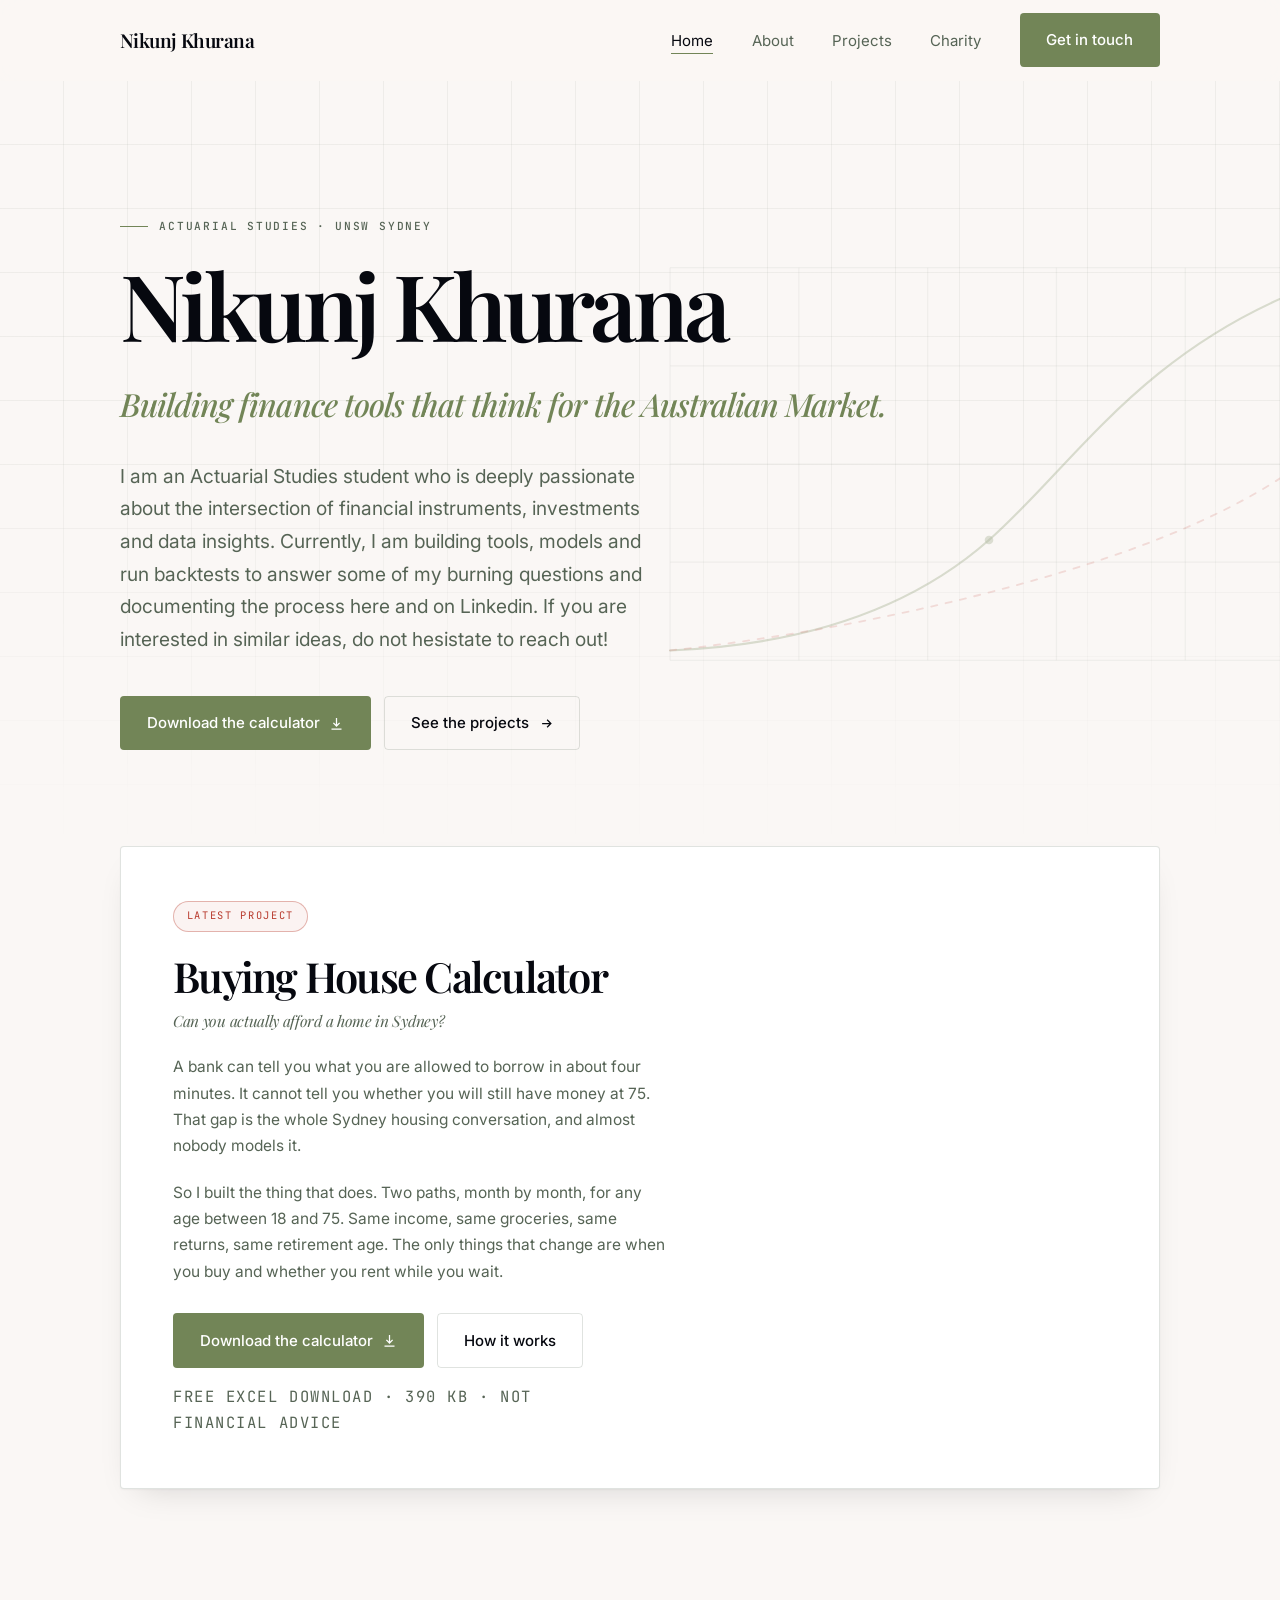
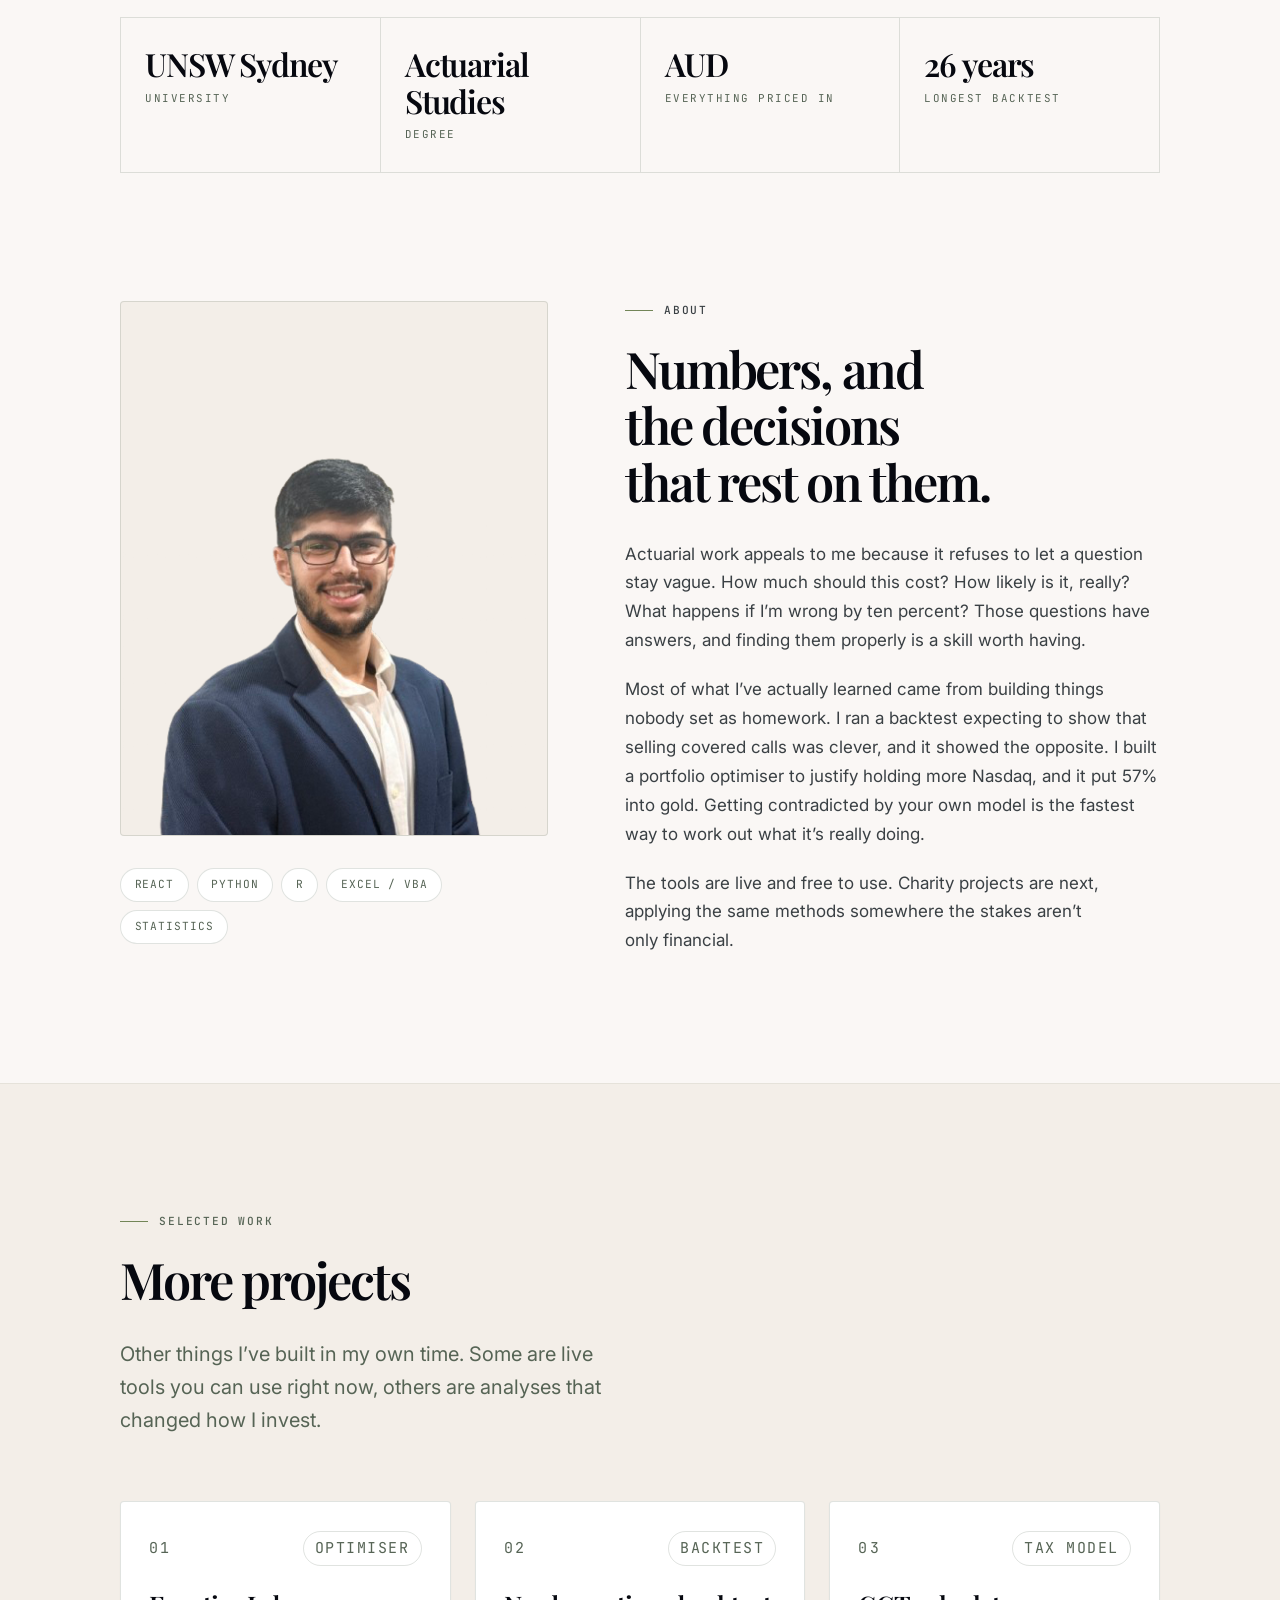
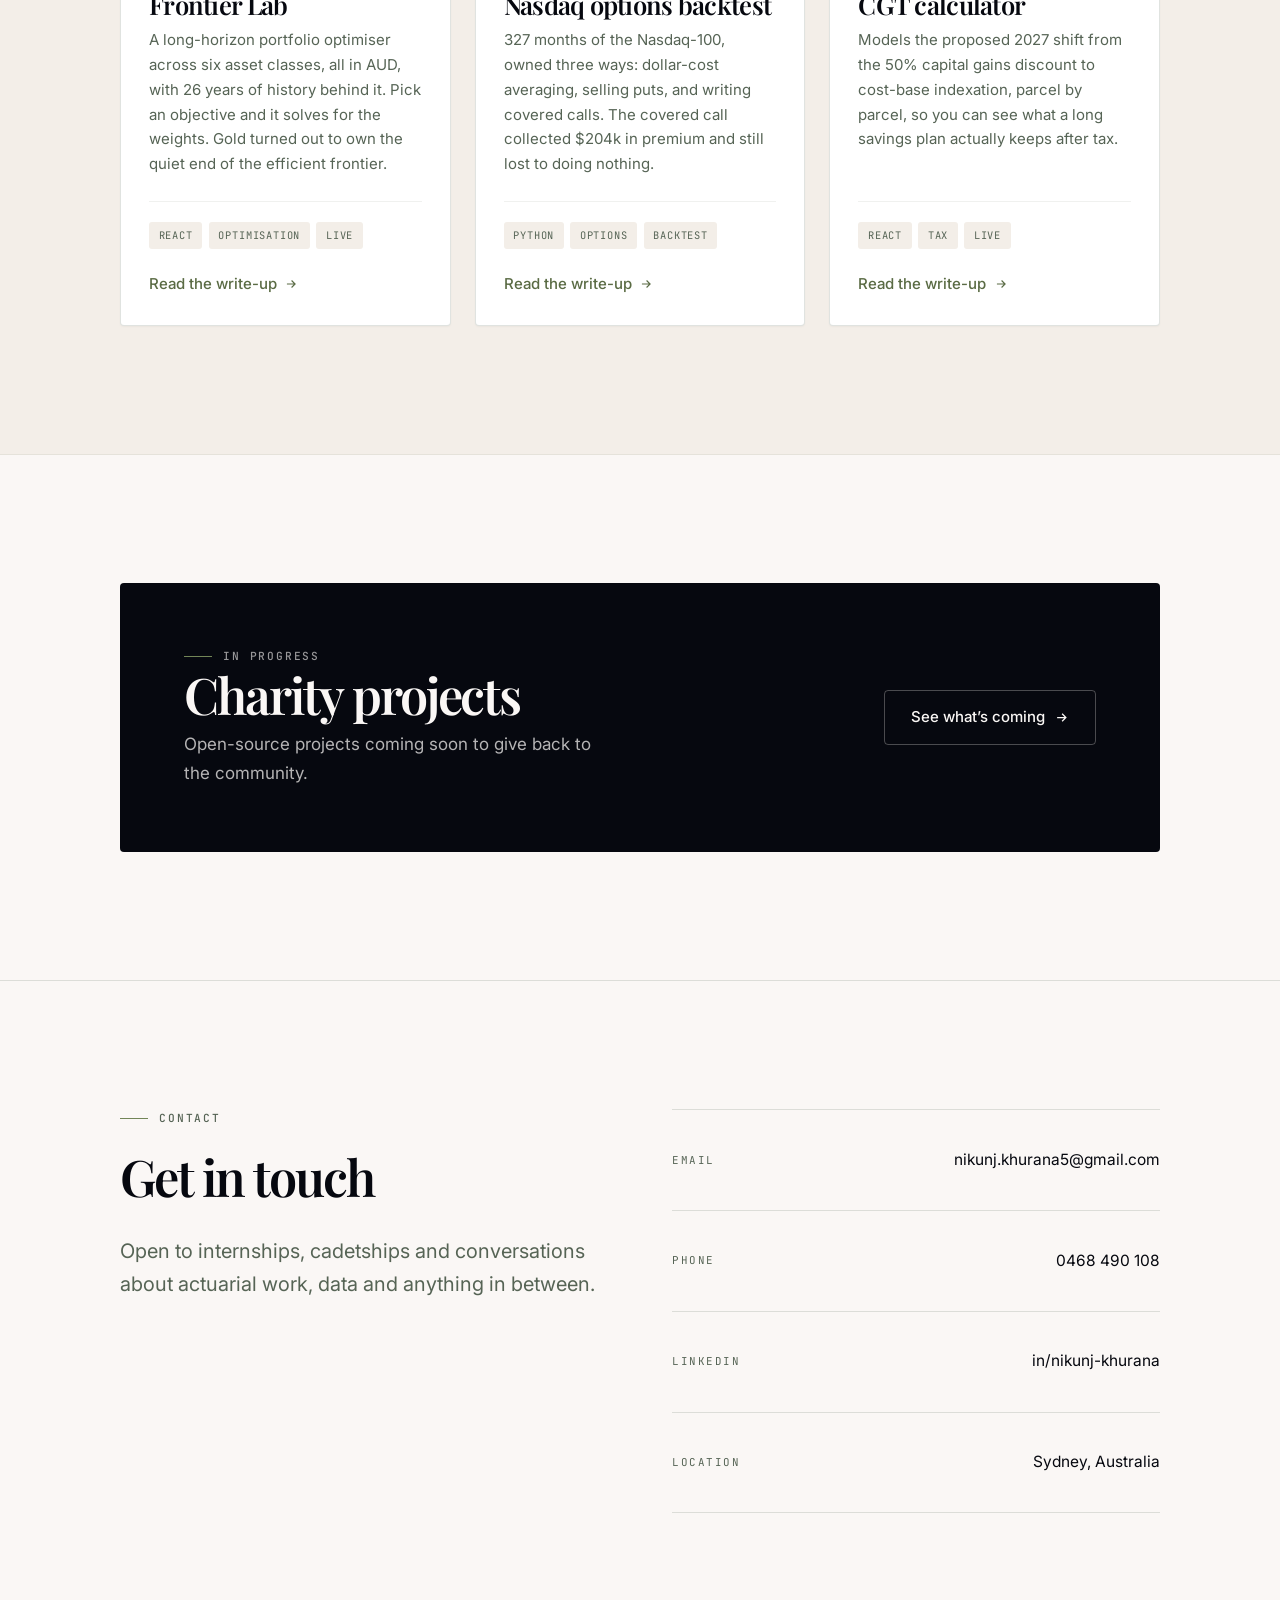
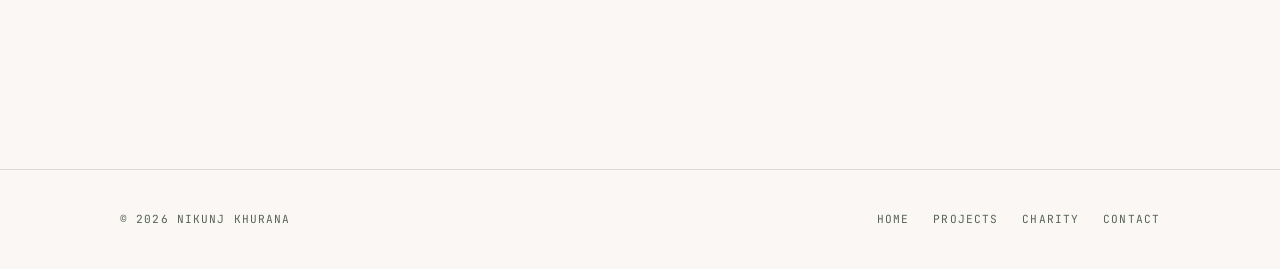
==== commit 0d2767ef: "Add the portrait photo Transparent-background PNG, so the cream card colour shows through behind the" ====
--- a/index.html
+++ b/index.html
@@ -171,13 +171,11 @@
     <div class="container">
       <div class="about">
         <div class="reveal">
+          <!-- EDIT: the portrait. To change the photo, replace the file at
+               assets/img/portrait.png and keep the same name. -->
           <div class="portrait">
-            <!-- Drop a photo at assets/img/portrait.jpg and swap this block for:
-                 <img src="assets/img/portrait.jpg" alt="Nikunj Khurana"> -->
-            <p class="portrait__placeholder">
-              Portrait<br>
-              coming soon
-            </p>
+            <img src="assets/img/portrait.png" alt="Nikunj Khurana"
+                 width="433" height="577" loading="lazy" decoding="async">
           </div>
           <!-- EDIT: the skill pills. Copy a whole <span class="pill">..</span> line to add one. -->
           <div class="pill-row">
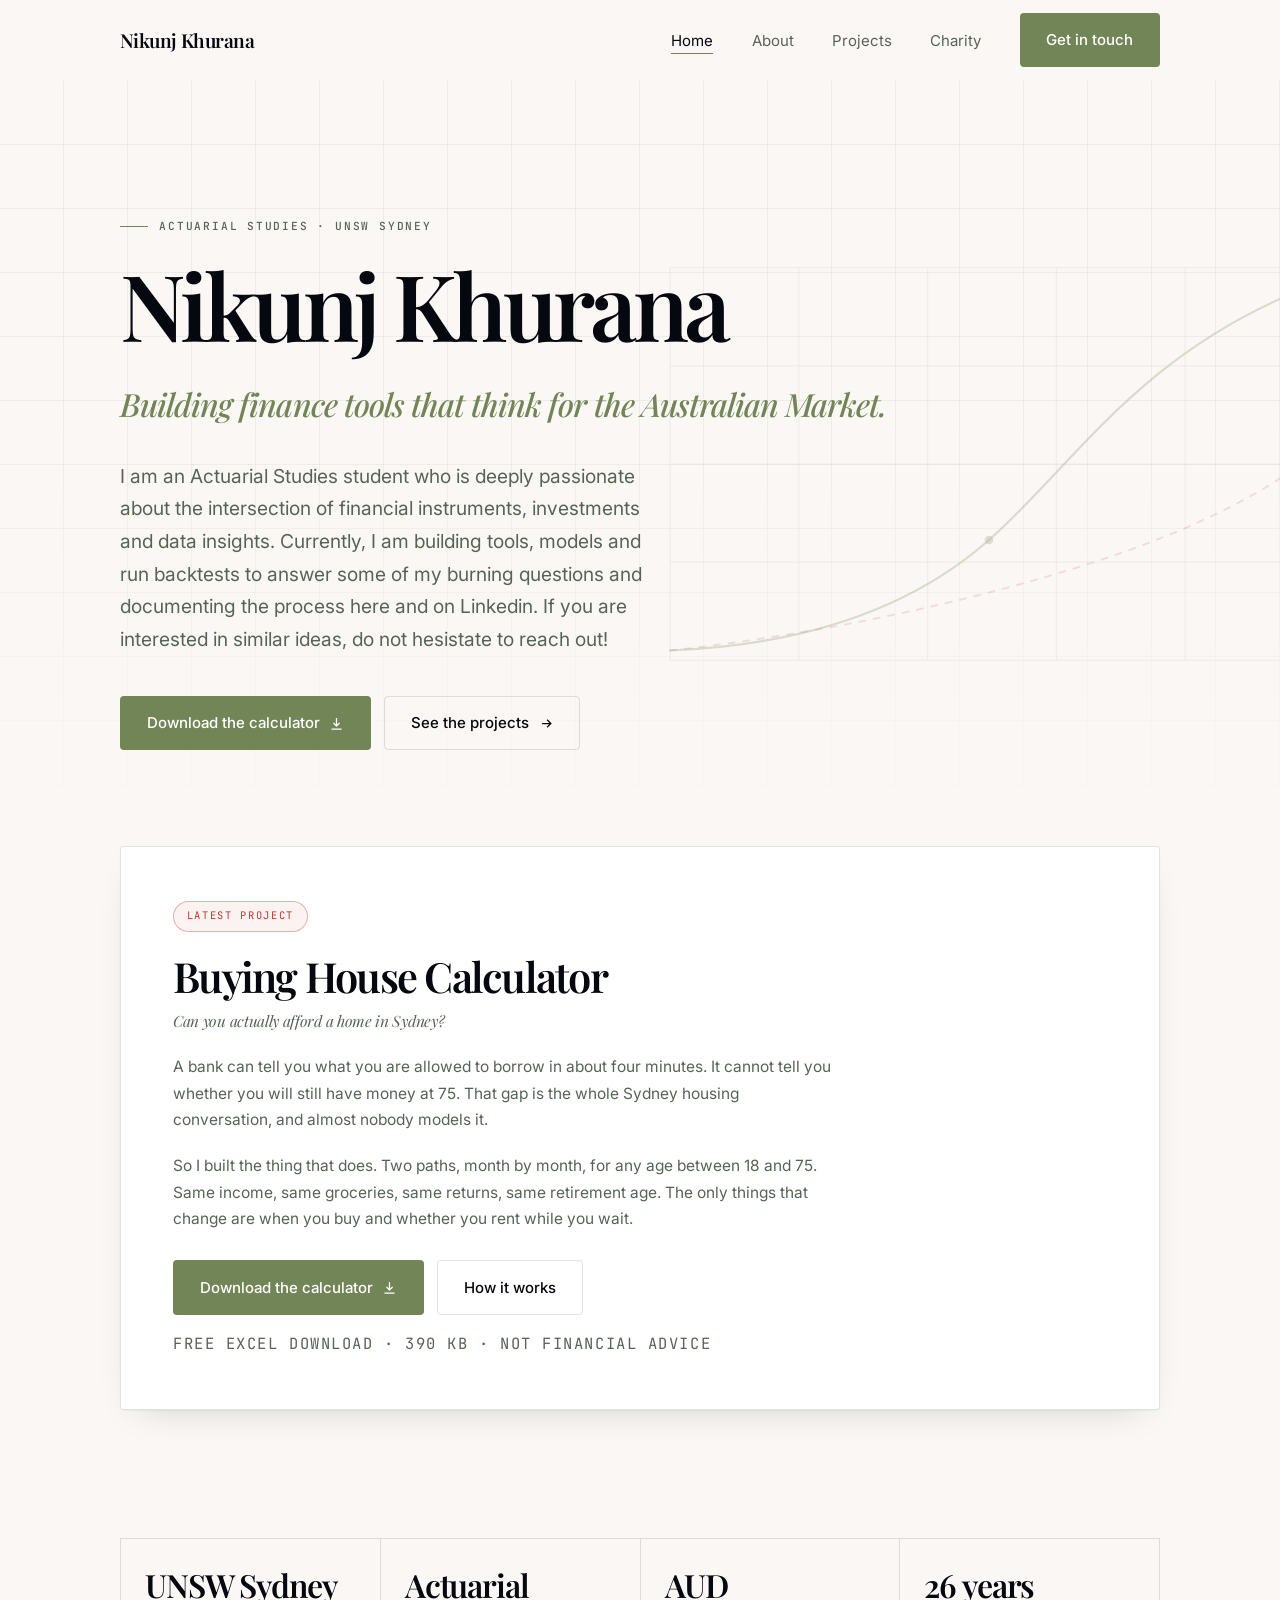
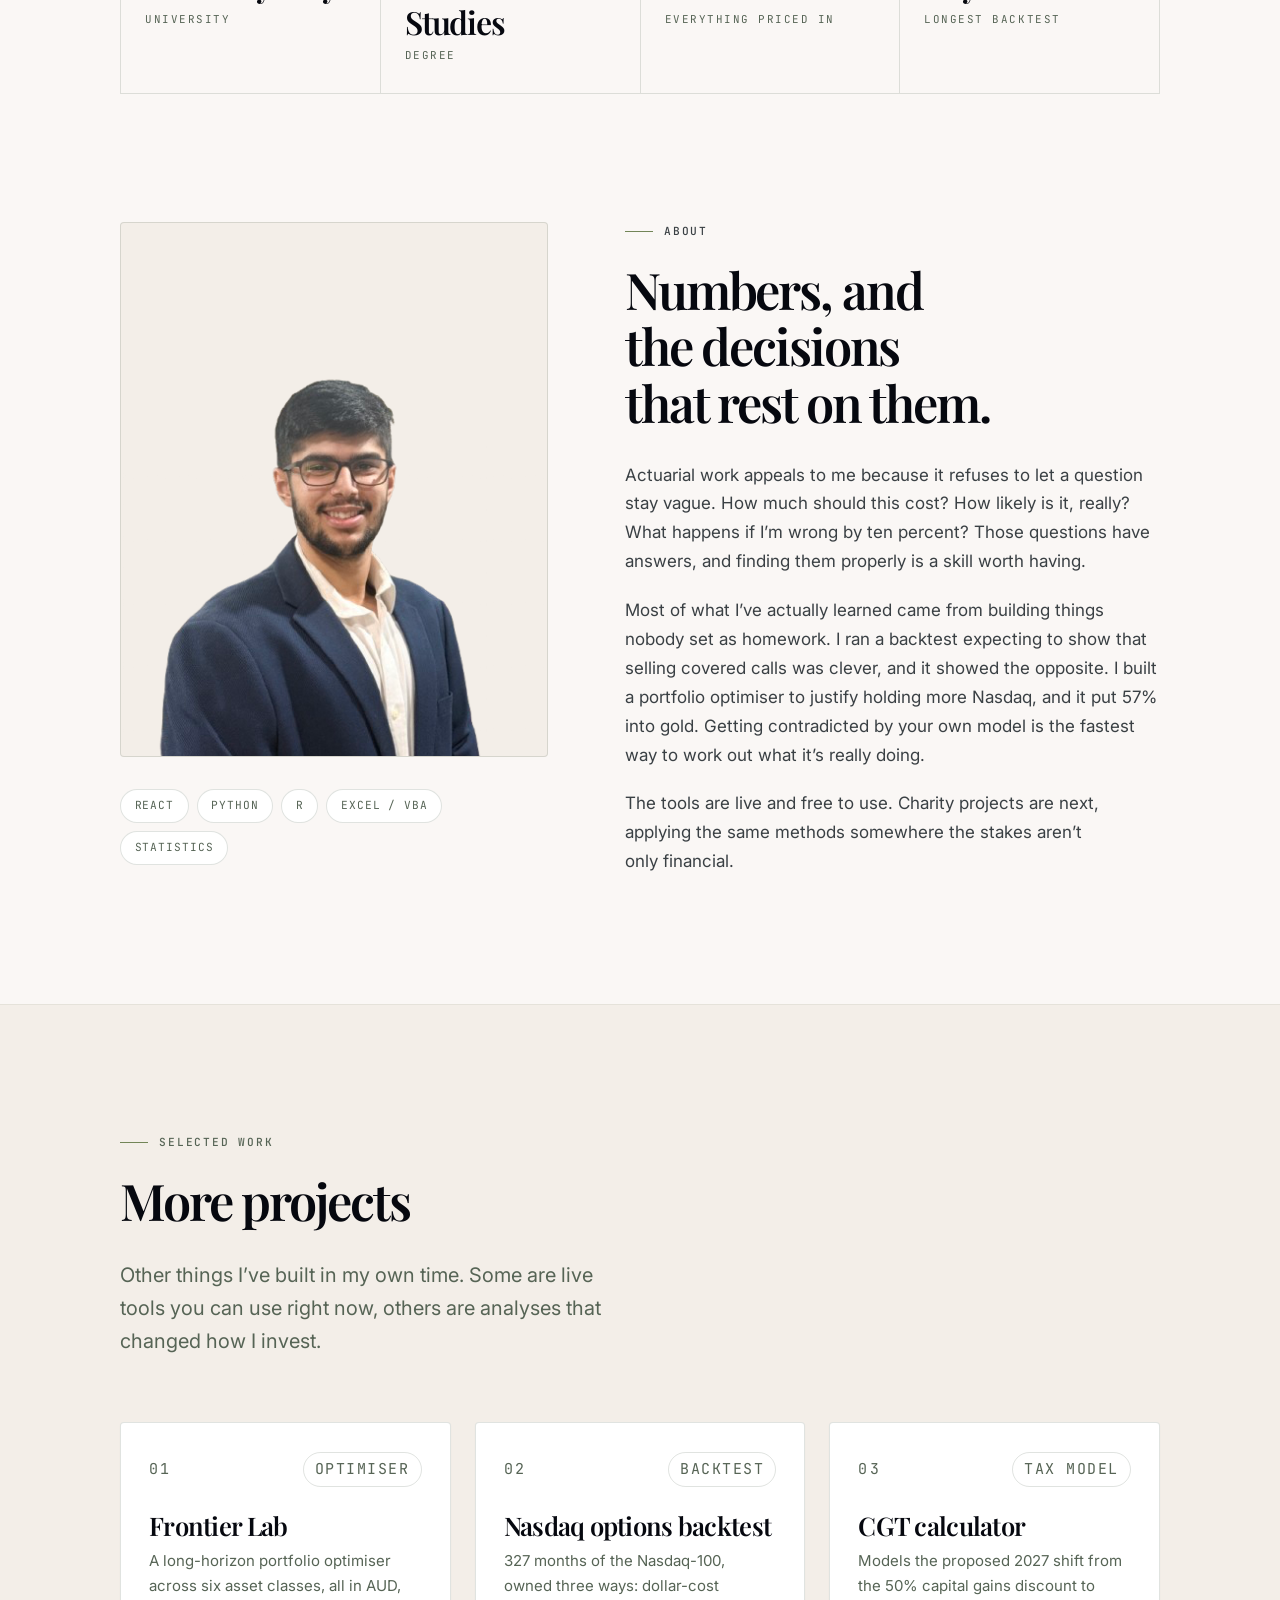
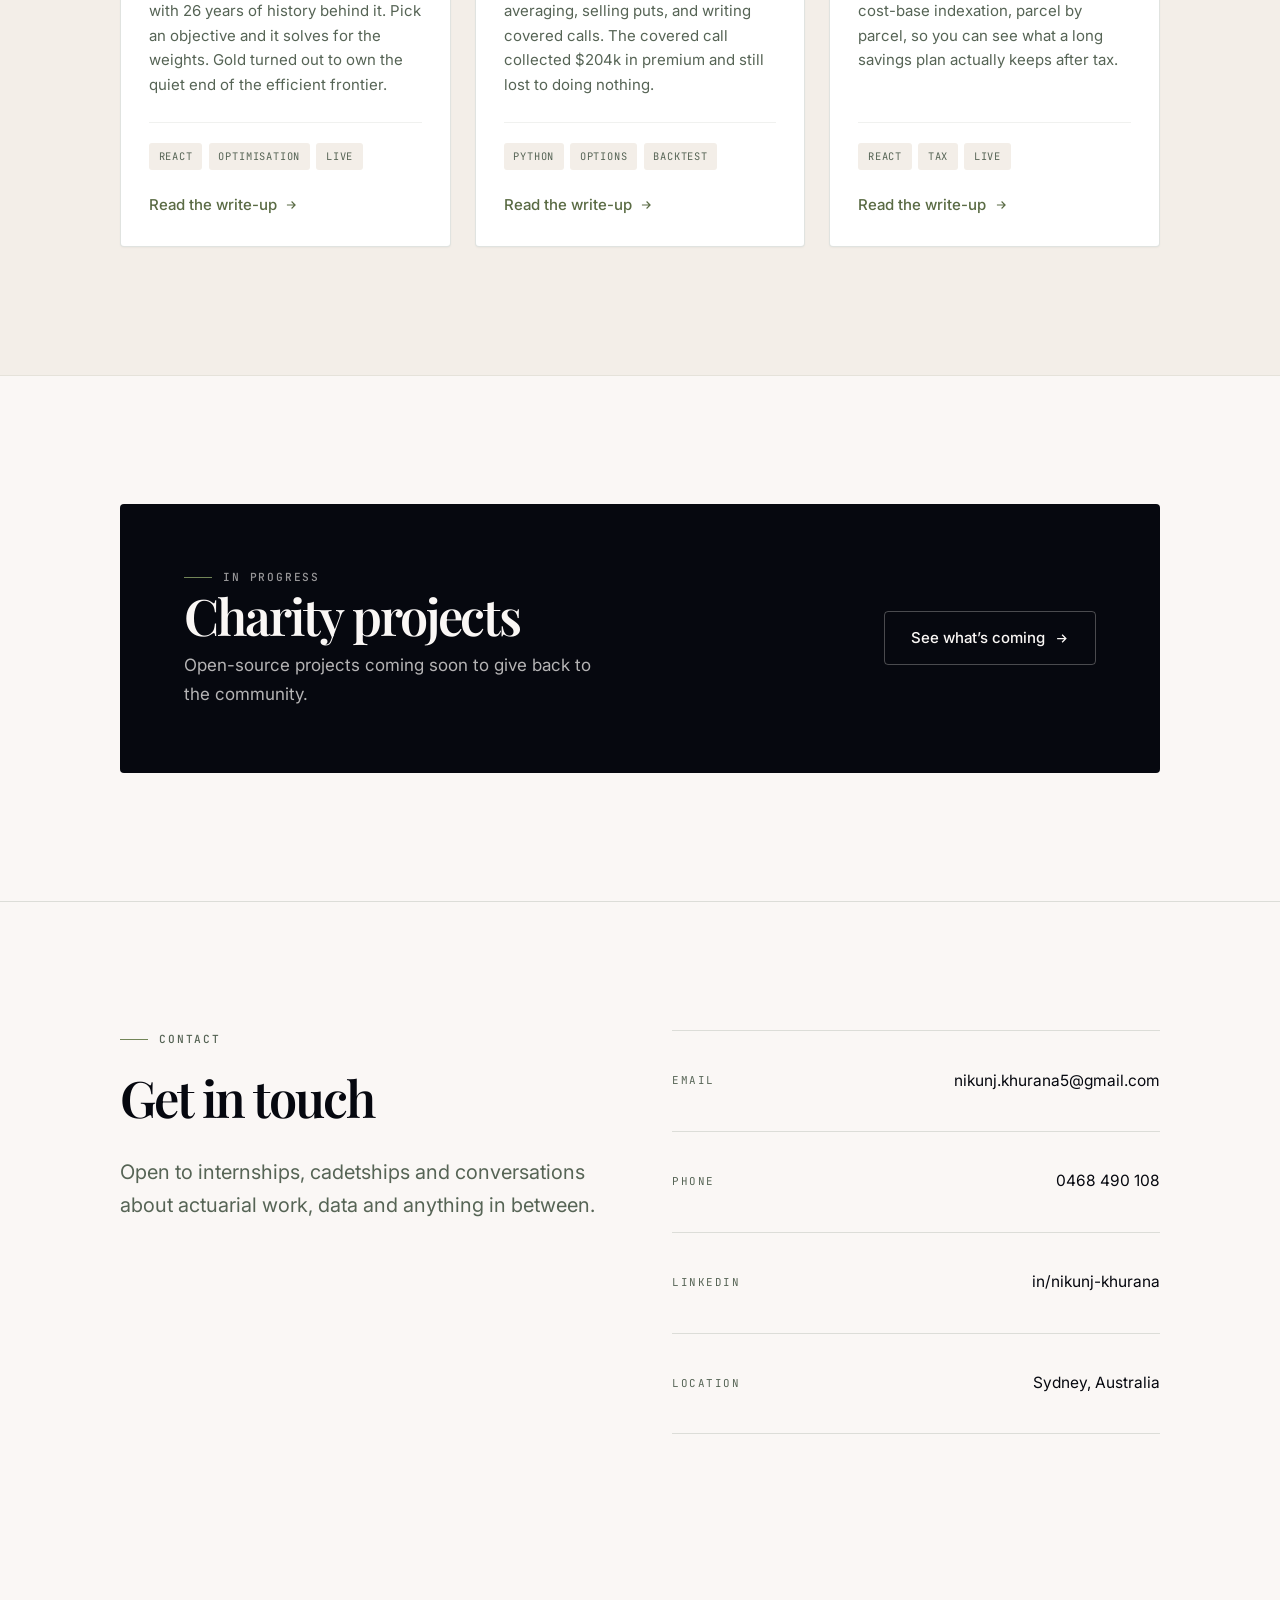
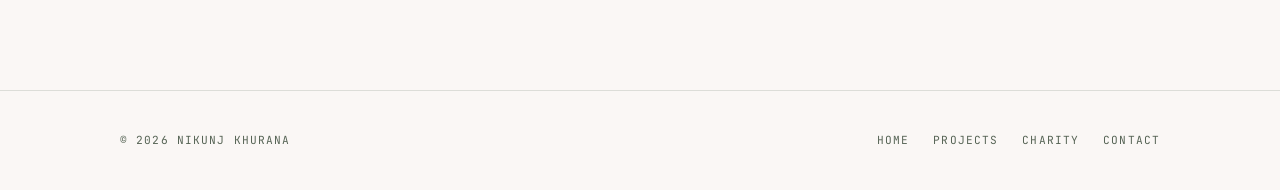
==== commit a998d9bf: "Add the portrait, and repair the featured block after the stats panel was removed - Portrait photo w" ====
--- a/index.html
+++ b/index.html
@@ -133,14 +133,11 @@
               <svg viewBox="0 0 24 24" fill="none" stroke="currentColor" stroke-width="2" aria-hidden="true"><path d="M12 3v12M7 11l5 5 5-5M4 21h16"/></svg>
             </a>
             <a class="btn btn--ghost" href="projects.html#buying-house-calculator">How it works</a>
-          
-          
-          </div>
-          <p class="feature__note">Free Excel download &middot; 390 KB &middot; Not financial advice</p>
-        </div>
-        </div>
-      </div>
-    </div>
+          </div>
+          <p class="feature__note">Free Excel download · 390 KB · Not financial advice</p>
+        </div>
+        </div>
+      </div>
   </section>
 
   <!-- ================= Quick facts ================= -->
--- a/assets/css/style.css
+++ b/assets/css/style.css
@@ -466,12 +466,22 @@
   padding: clamp(1.85rem, 4.5vw, 3.25rem);
   box-shadow: var(--shadow-md);
   display: grid;
-  grid-template-columns: minmax(0, 1.3fr) minmax(0, 1fr);
+  grid-template-columns: minmax(0, 1fr);
   gap: clamp(2rem, 5vw, 3.5rem);
   align-items: center;
 }
 
-@media (max-width: 900px) { .feature { grid-template-columns: 1fr; } }
+/* Two columns only when the numbers panel is actually present. Without this the
+   grid keeps an empty second column and the text sits in a narrow strip. */
+.feature:has(.feature__stats) { grid-template-columns: minmax(0, 1.3fr) minmax(0, 1fr); }
+
+/* With no panel, keep the measure readable rather than one long line. */
+.feature > div:only-child { max-width: 60ch; }
+
+@media (max-width: 900px) {
+  .feature,
+  .feature:has(.feature__stats) { grid-template-columns: minmax(0, 1fr); }
+}
 
 .feature__badge {
   display: inline-flex;
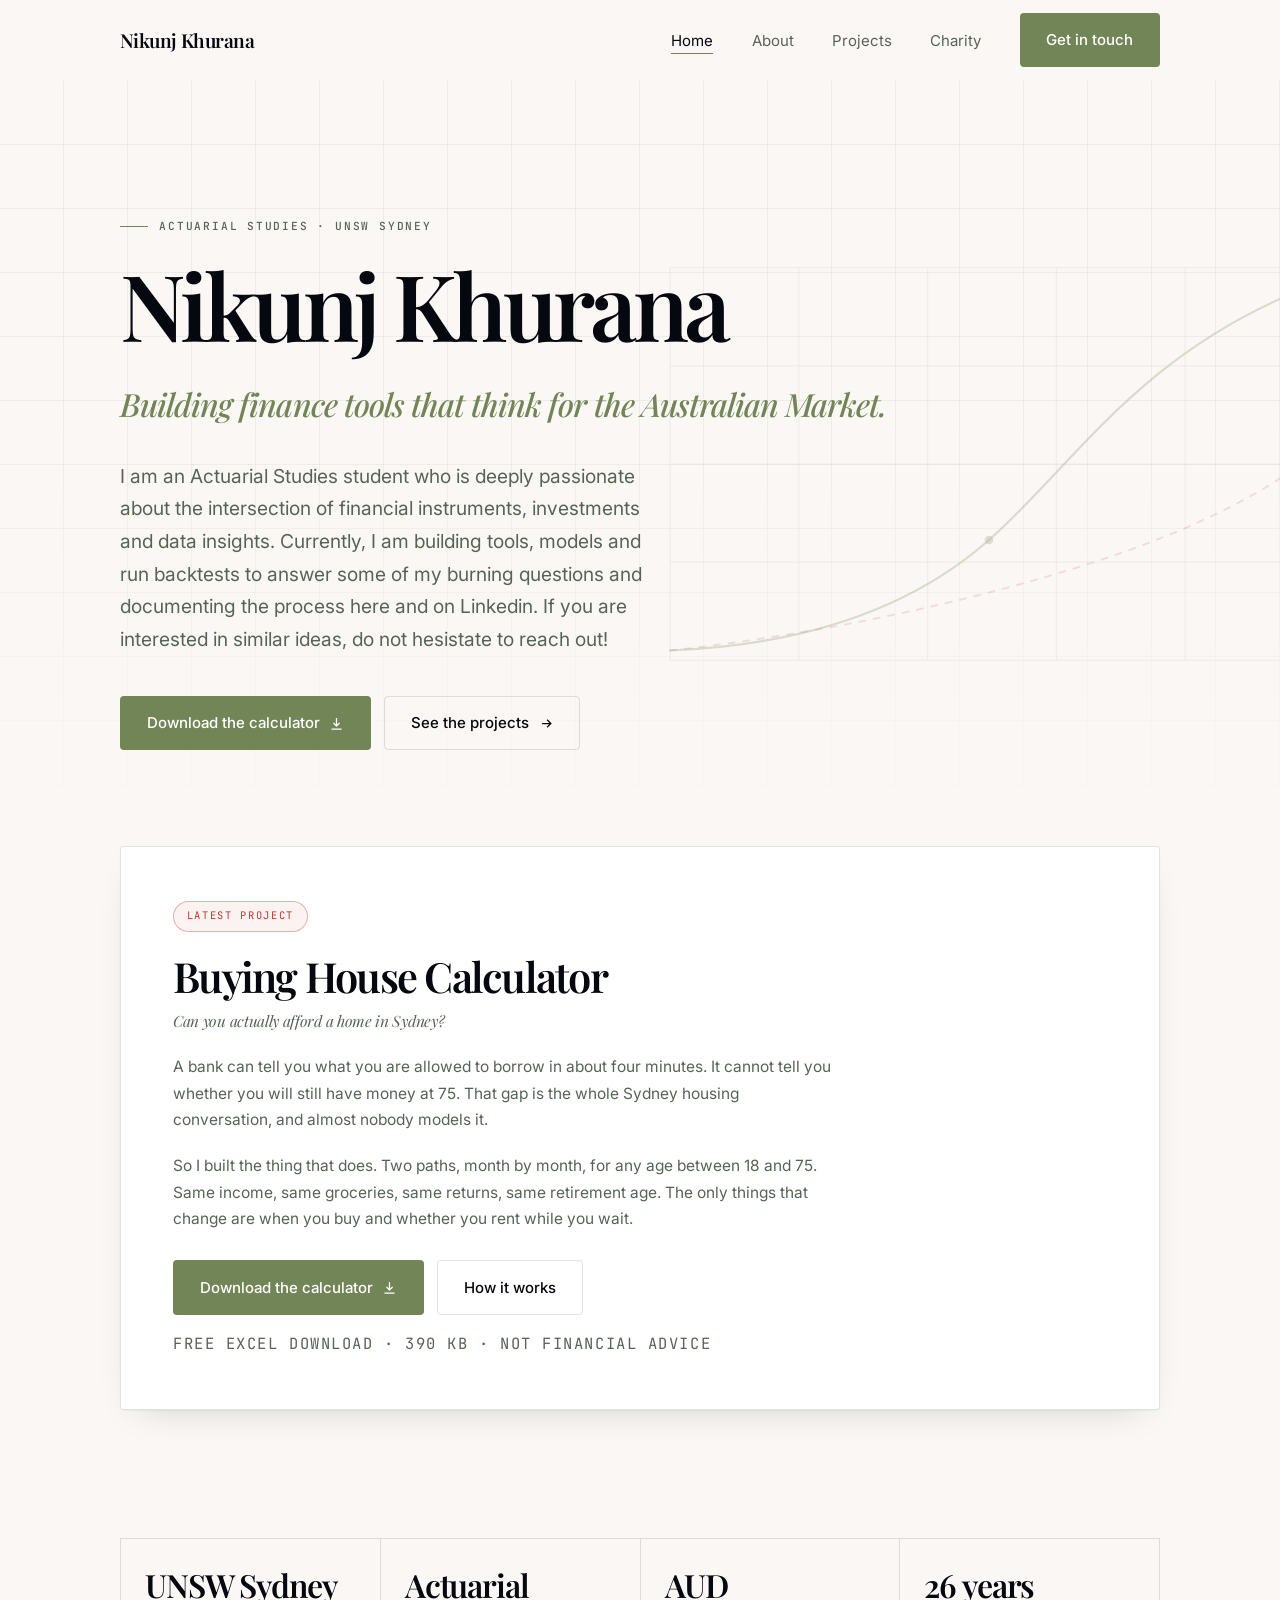
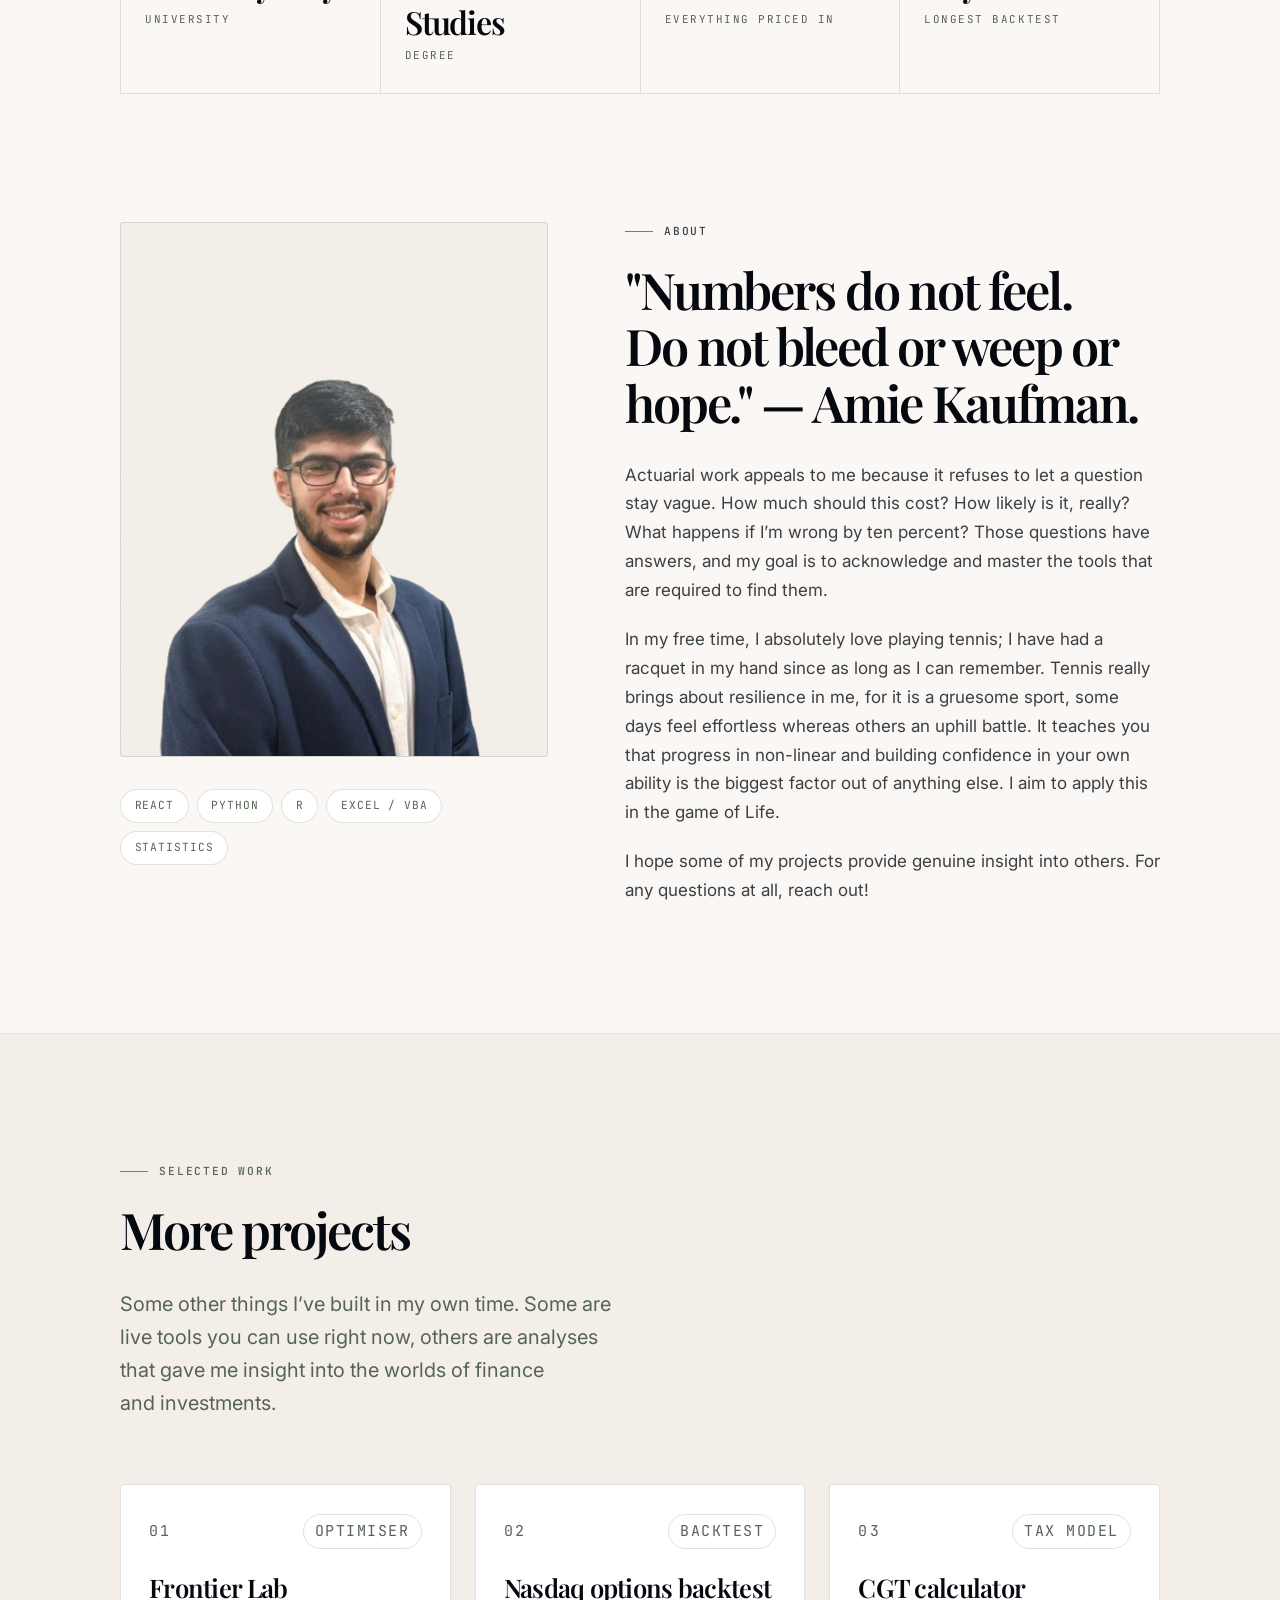
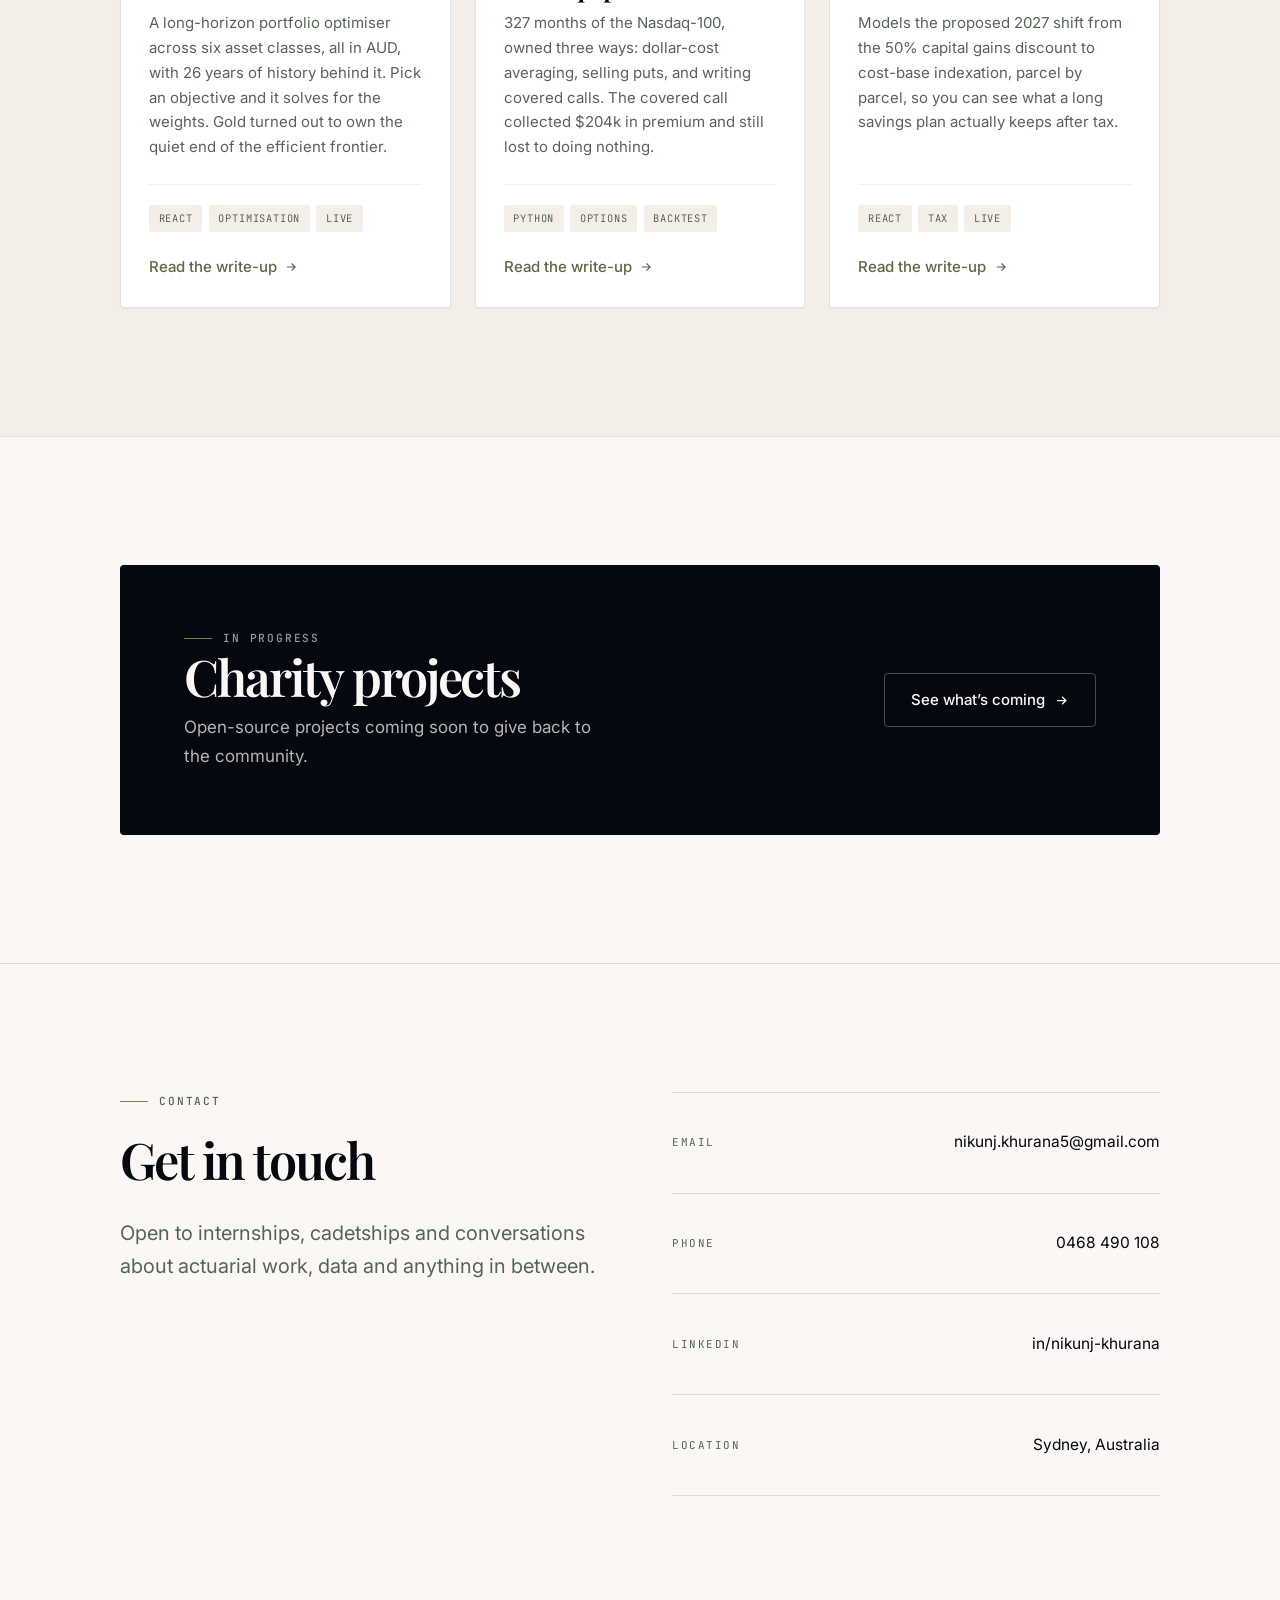
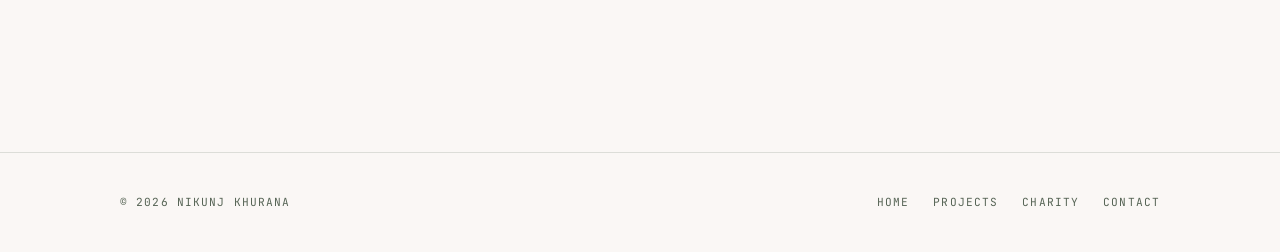
==== commit 38db8569: "rfe" ====
--- a/index.html
+++ b/index.html
@@ -187,23 +187,21 @@
         <div class="about__body reveal">
           <!-- EDIT: the About heading and its three paragraphs. -->
           <p class="label">About</p>
-          <h2>Numbers, and the decisions that rest on them.</h2>
+          <h2>"Numbers do not feel. Do not bleed or weep or hope." — Amie Kaufman.</h2>
           <p>
             Actuarial work appeals to me because it refuses to let a question stay vague. How much
             should this cost? How likely is it, really? What happens if I’m wrong by ten
-            percent? Those questions have answers, and finding them properly is a skill worth
-            having.
-          </p>
-          <p>
-            Most of what I’ve actually learned came from building things nobody set as
-            homework. I ran a backtest expecting to show that selling covered calls was clever, and
-            it showed the opposite. I built a portfolio optimiser to justify holding more Nasdaq,
-            and it put 57% into gold. Getting contradicted by your own model is the fastest
-            way to work out what it’s really doing.
-          </p>
-          <p>
-            The tools are live and free to use. Charity projects are next, applying the same
-            methods somewhere the stakes aren’t only financial.
+            percent? Those questions have answers, and my goal is to acknowledge and master the 
+            tools that are required to find them.
+          </p>
+          <p>
+            In my free time, I absolutely love playing tennis; I have had a racquet in my hand since as long
+            as I can remember. Tennis really brings about resilience in me, for it is a gruesome sport, some days feel 
+            effortless whereas others an uphill battle. It teaches you that progress in non-linear and building confidence
+            in your own ability is the biggest factor out of anything else. I aim to apply this in the game of Life.
+          </p>
+          <p>
+            I hope some of my projects provide genuine insight into others. For any questions at all, reach out!
           </p>
         </div>
       </div>
@@ -218,8 +216,8 @@
         <p class="label">Selected work</p>
         <h2>More projects</h2>
         <p class="lead">
-          Other things I’ve built in my own time. Some are live tools you can use right now,
-          others are analyses that changed how I invest.
+          Some other things I’ve built in my own time. Some are live tools you can use right now,
+          others are analyses that gave me insight into the worlds of finance and investments.
         </p>
       </div>
 
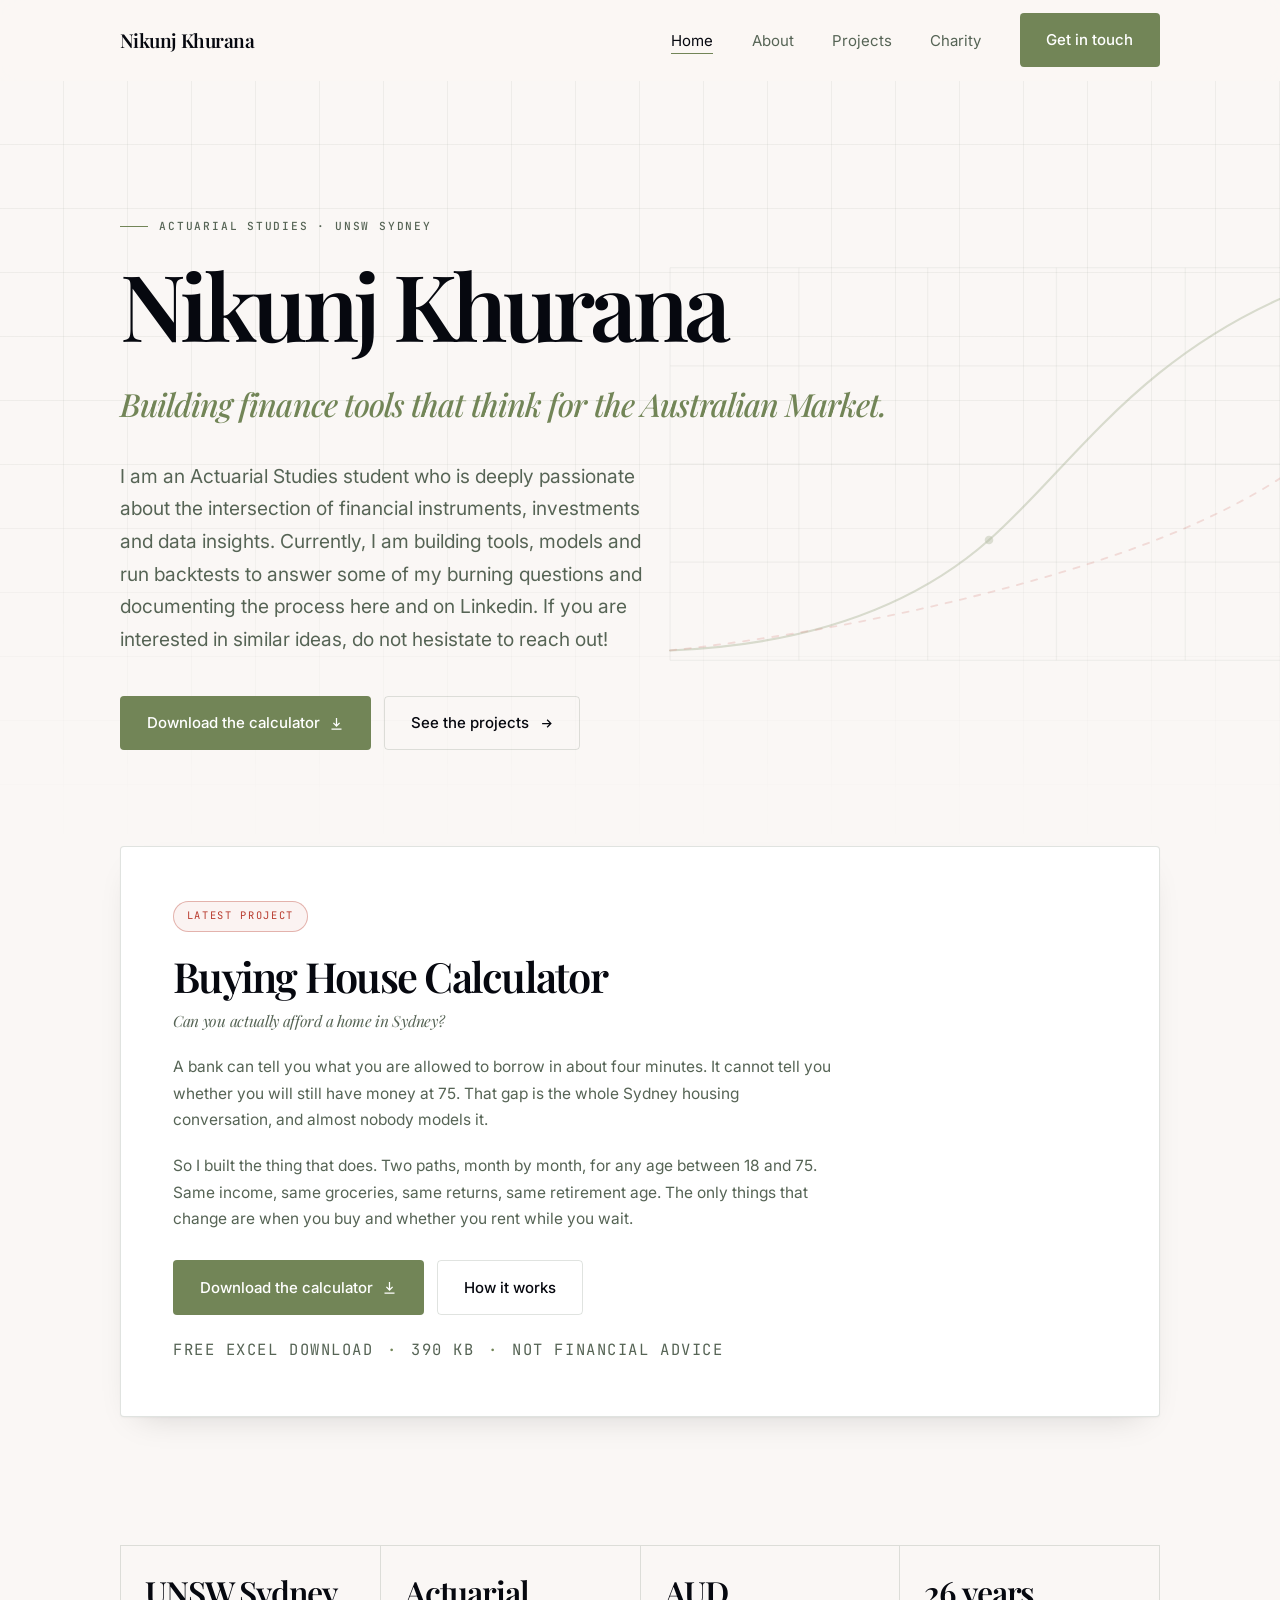
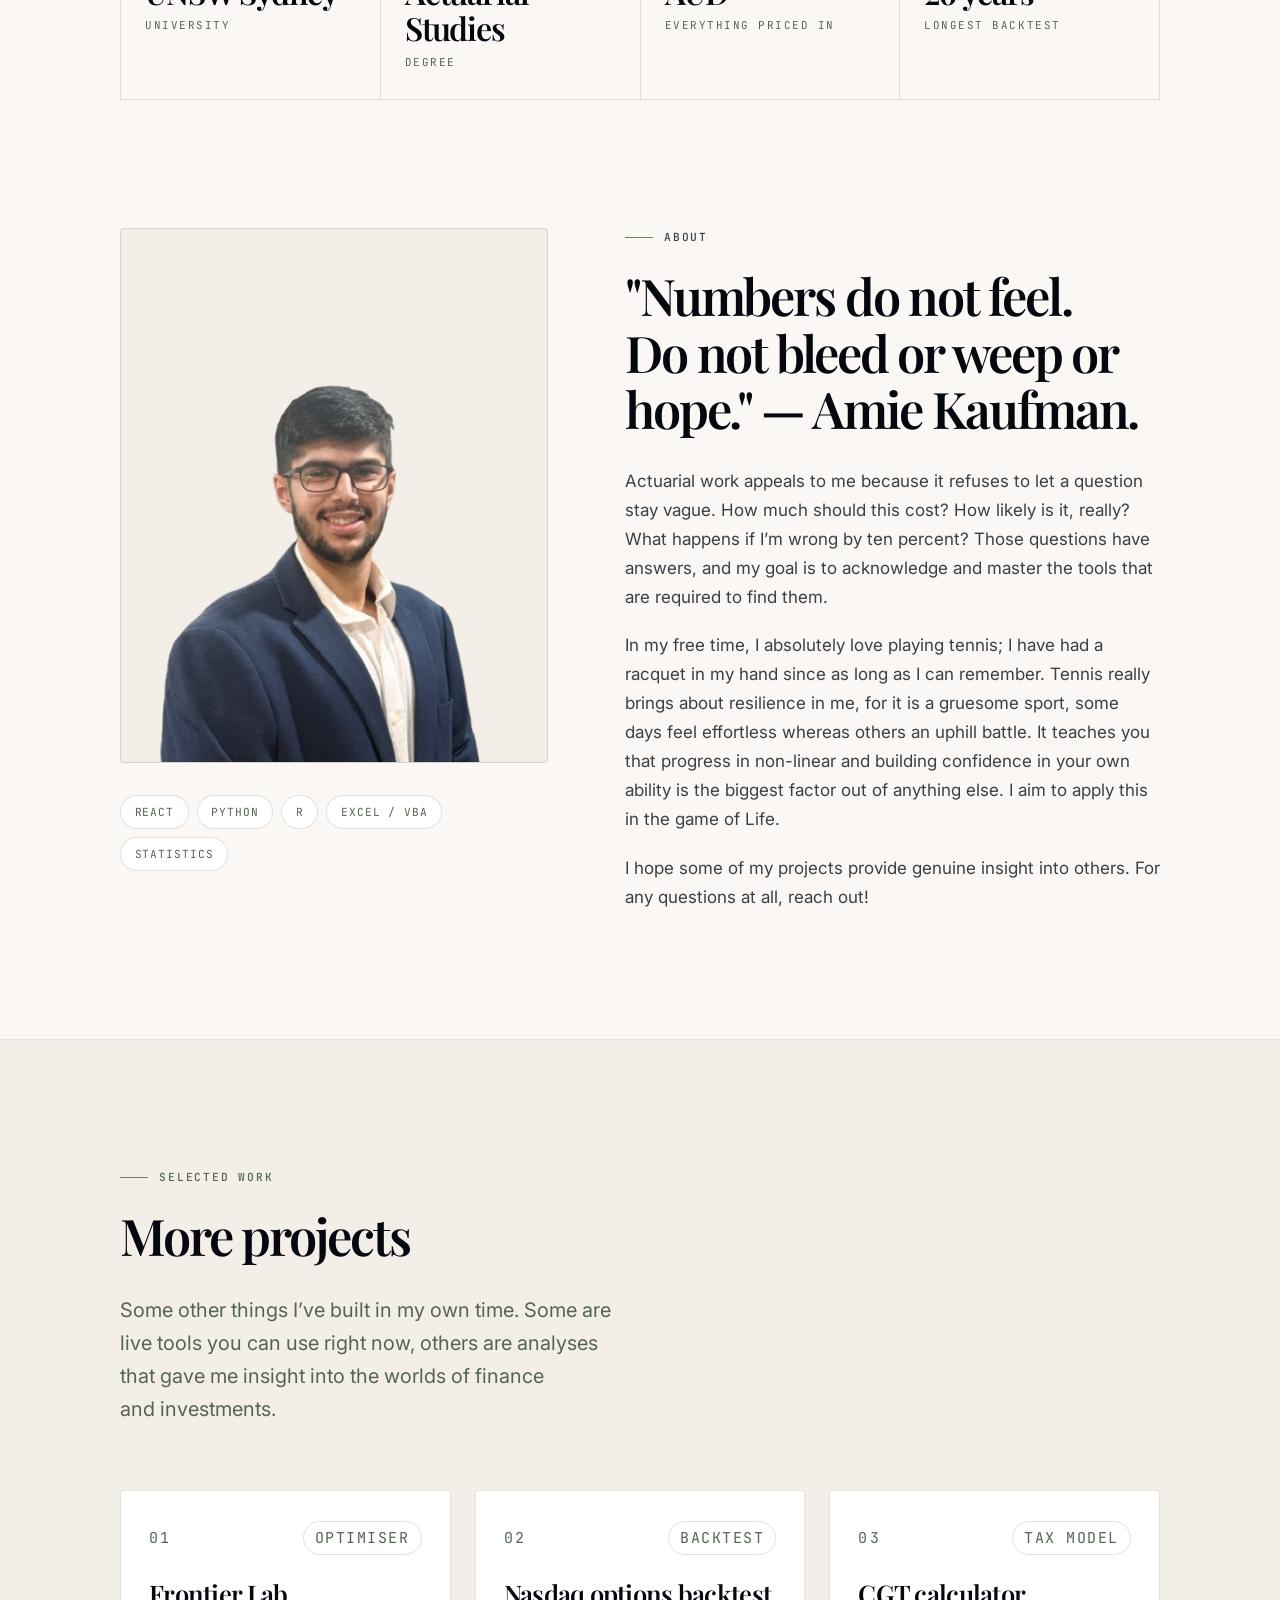
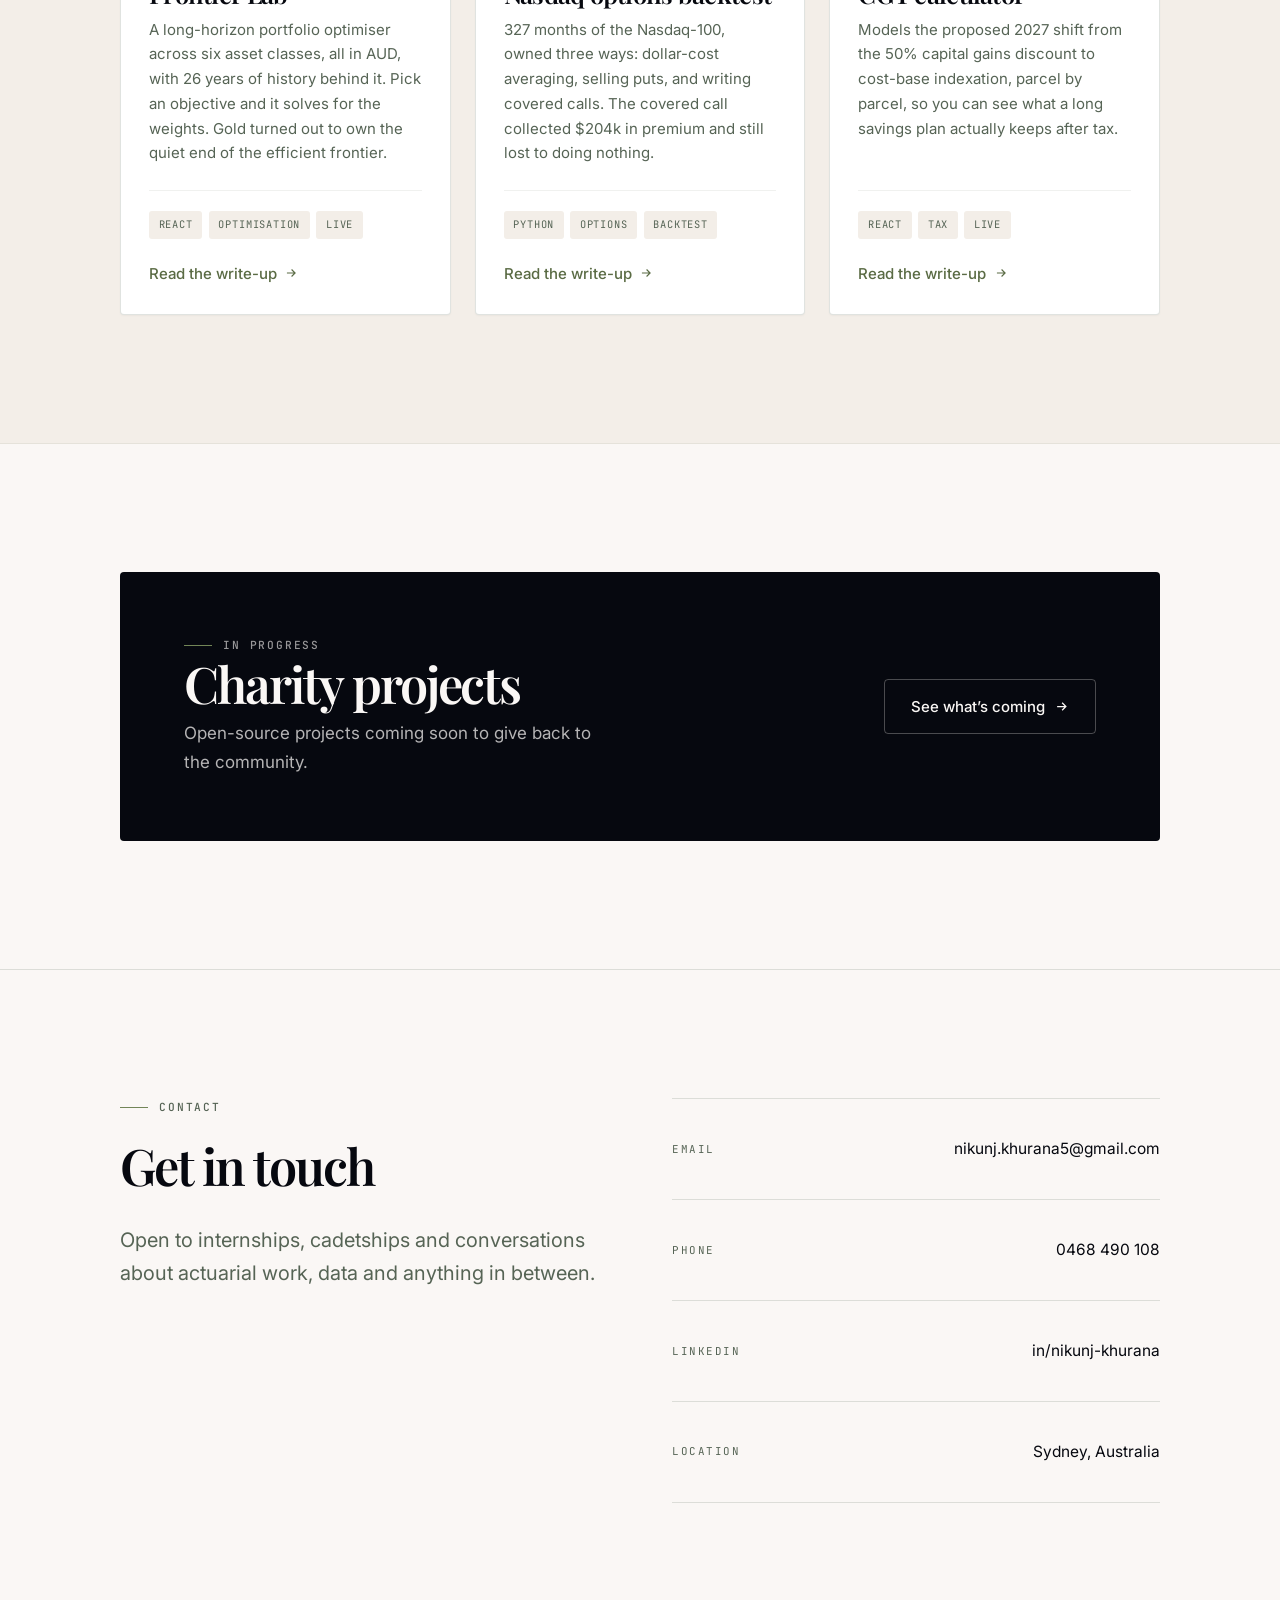
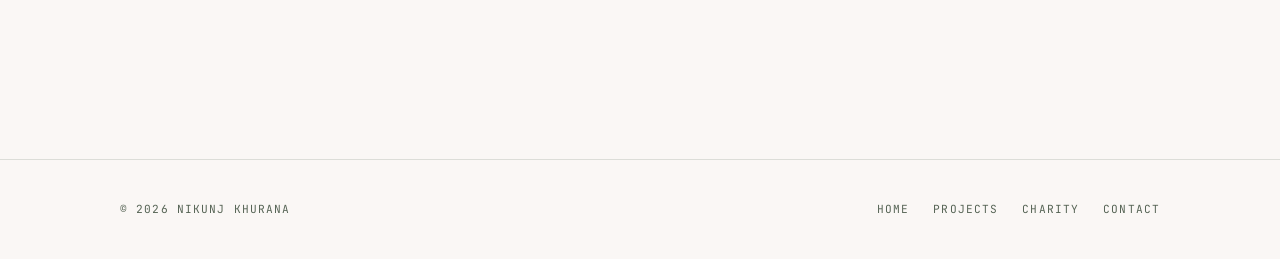
==== commit 32fe8978: "Widen the spacing in the download note line Each part is its own element with the dot as an ::after " ====
--- a/index.html
+++ b/index.html
@@ -134,7 +134,7 @@
             </a>
             <a class="btn btn--ghost" href="projects.html#buying-house-calculator">How it works</a>
           </div>
-          <p class="feature__note">Free Excel download · 390 KB · Not financial advice</p>
+          <p class="feature__note"><span>Free Excel download</span><span>390 KB</span><span>Not financial advice</span></p>
         </div>
         </div>
       </div>
--- a/assets/css/style.css
+++ b/assets/css/style.css
@@ -549,7 +549,28 @@
   letter-spacing: 0.1em;
   text-transform: uppercase;
   color: var(--sage);
-  margin: 1rem 0 0;
+  margin: 1.4rem 0 0;
+
+  /* Each part is its own flex item, and the dot is an ::after on the part before
+     it. That way a wrap can never leave a dot stranded at the start of a line. */
+  display: flex;
+  flex-wrap: wrap;
+  align-items: baseline;
+  column-gap: 0.85rem;
+  row-gap: 0.4rem;
+}
+
+.feature__note span:not(:last-child)::after {
+  content: "·";
+  color: var(--olive);
+  margin-left: 0.85rem;
+}
+
+/* Too narrow for one line: stack the parts and drop the dots, so the phrases
+   never run together into one unreadable string. */
+@media (max-width: 560px) {
+  .feature__note { flex-direction: column; align-items: flex-start; row-gap: 0.45rem; }
+  .feature__note span:not(:last-child)::after { content: none; }
 }
 
 /* ==========================================================================
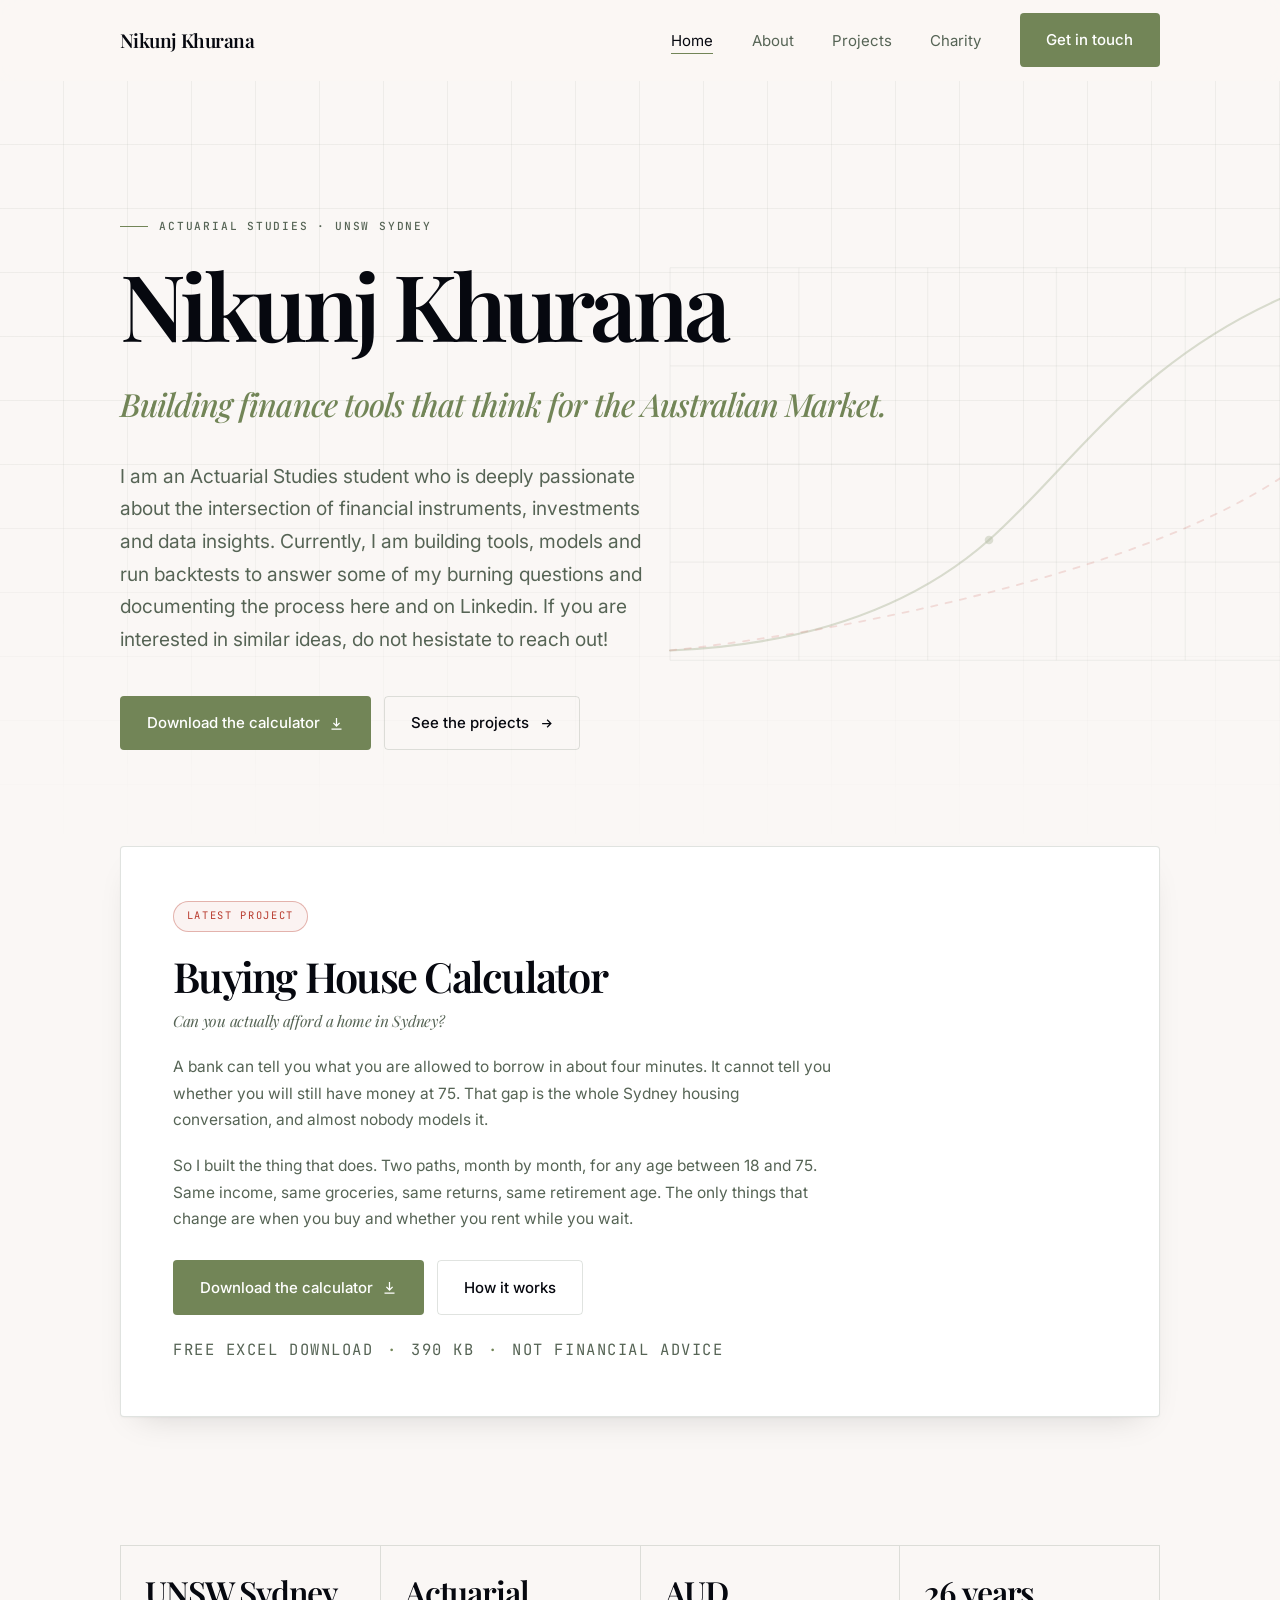
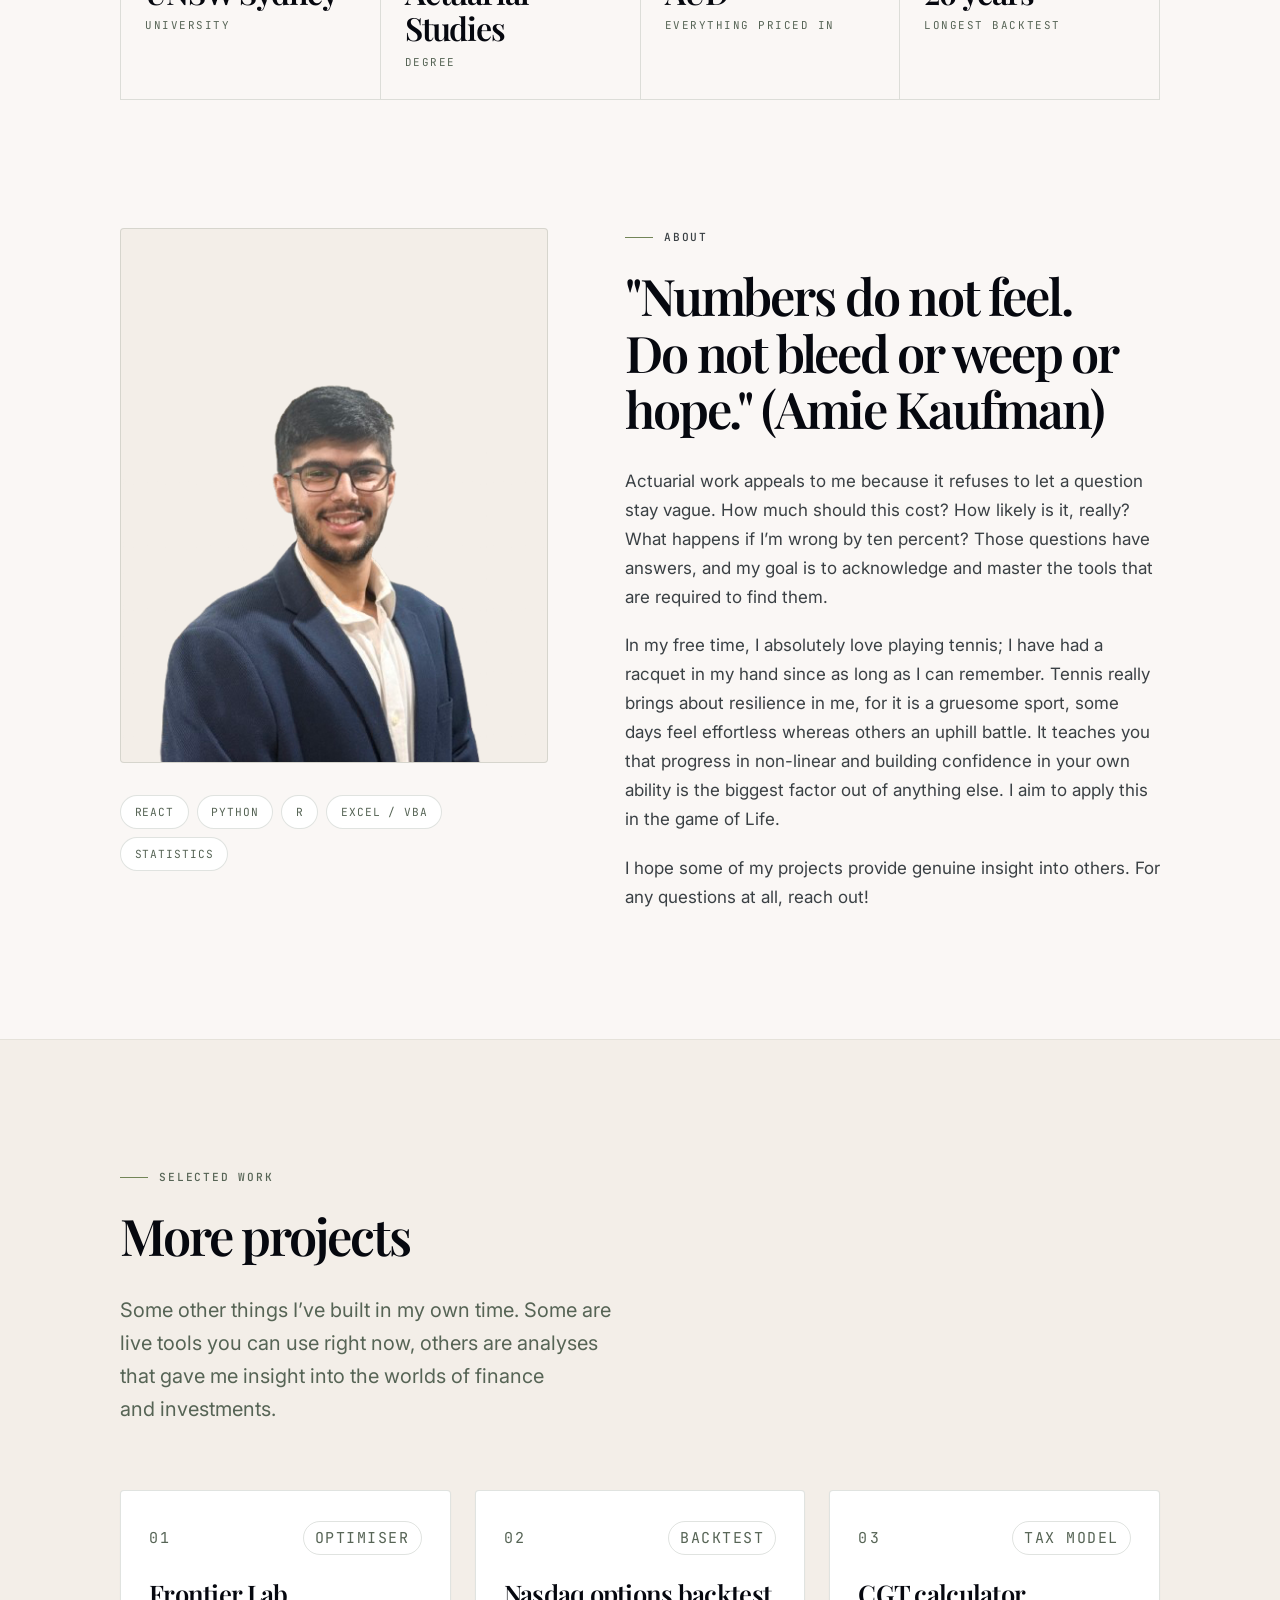
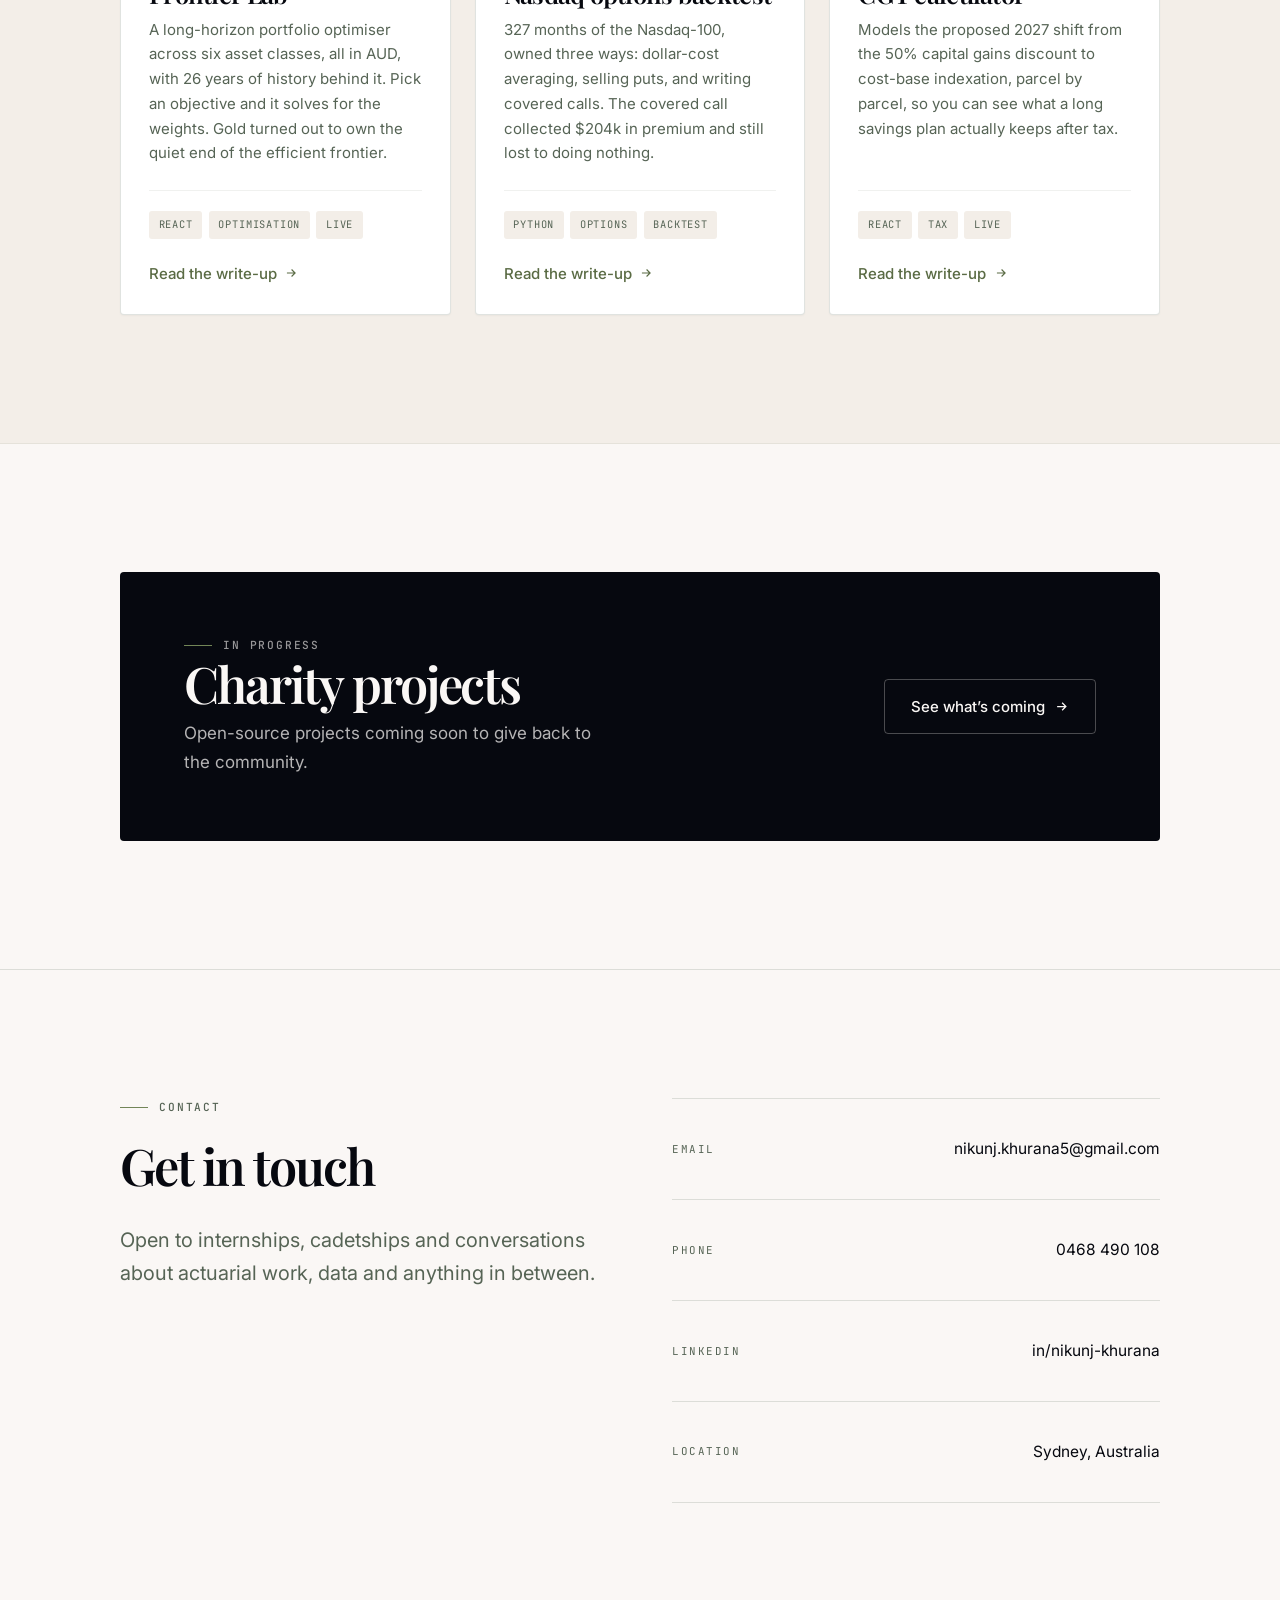
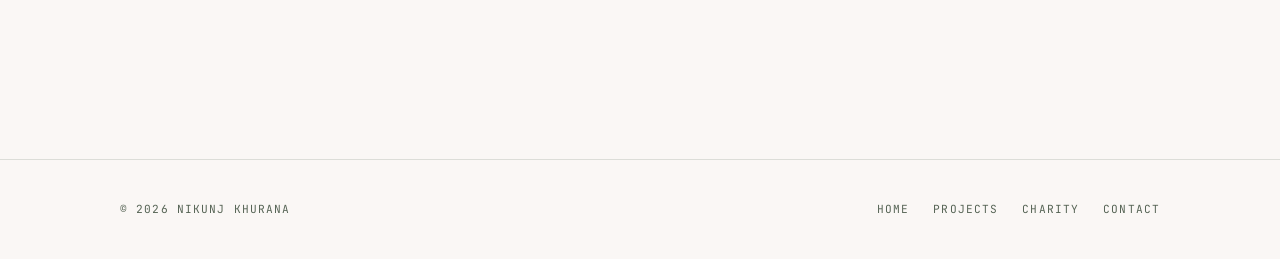
==== commit 4bb853db: "Widen the spacing in the download note line Each part is its own element with the dot as an ::after " ====
--- a/index.html
+++ b/index.html
@@ -187,7 +187,7 @@
         <div class="about__body reveal">
           <!-- EDIT: the About heading and its three paragraphs. -->
           <p class="label">About</p>
-          <h2>"Numbers do not feel. Do not bleed or weep or hope." — Amie Kaufman.</h2>
+          <h2>"Numbers do not feel. Do not bleed or weep or hope." (Amie Kaufman)</h2>
           <p>
             Actuarial work appeals to me because it refuses to let a question stay vague. How much
             should this cost? How likely is it, really? What happens if I’m wrong by ten
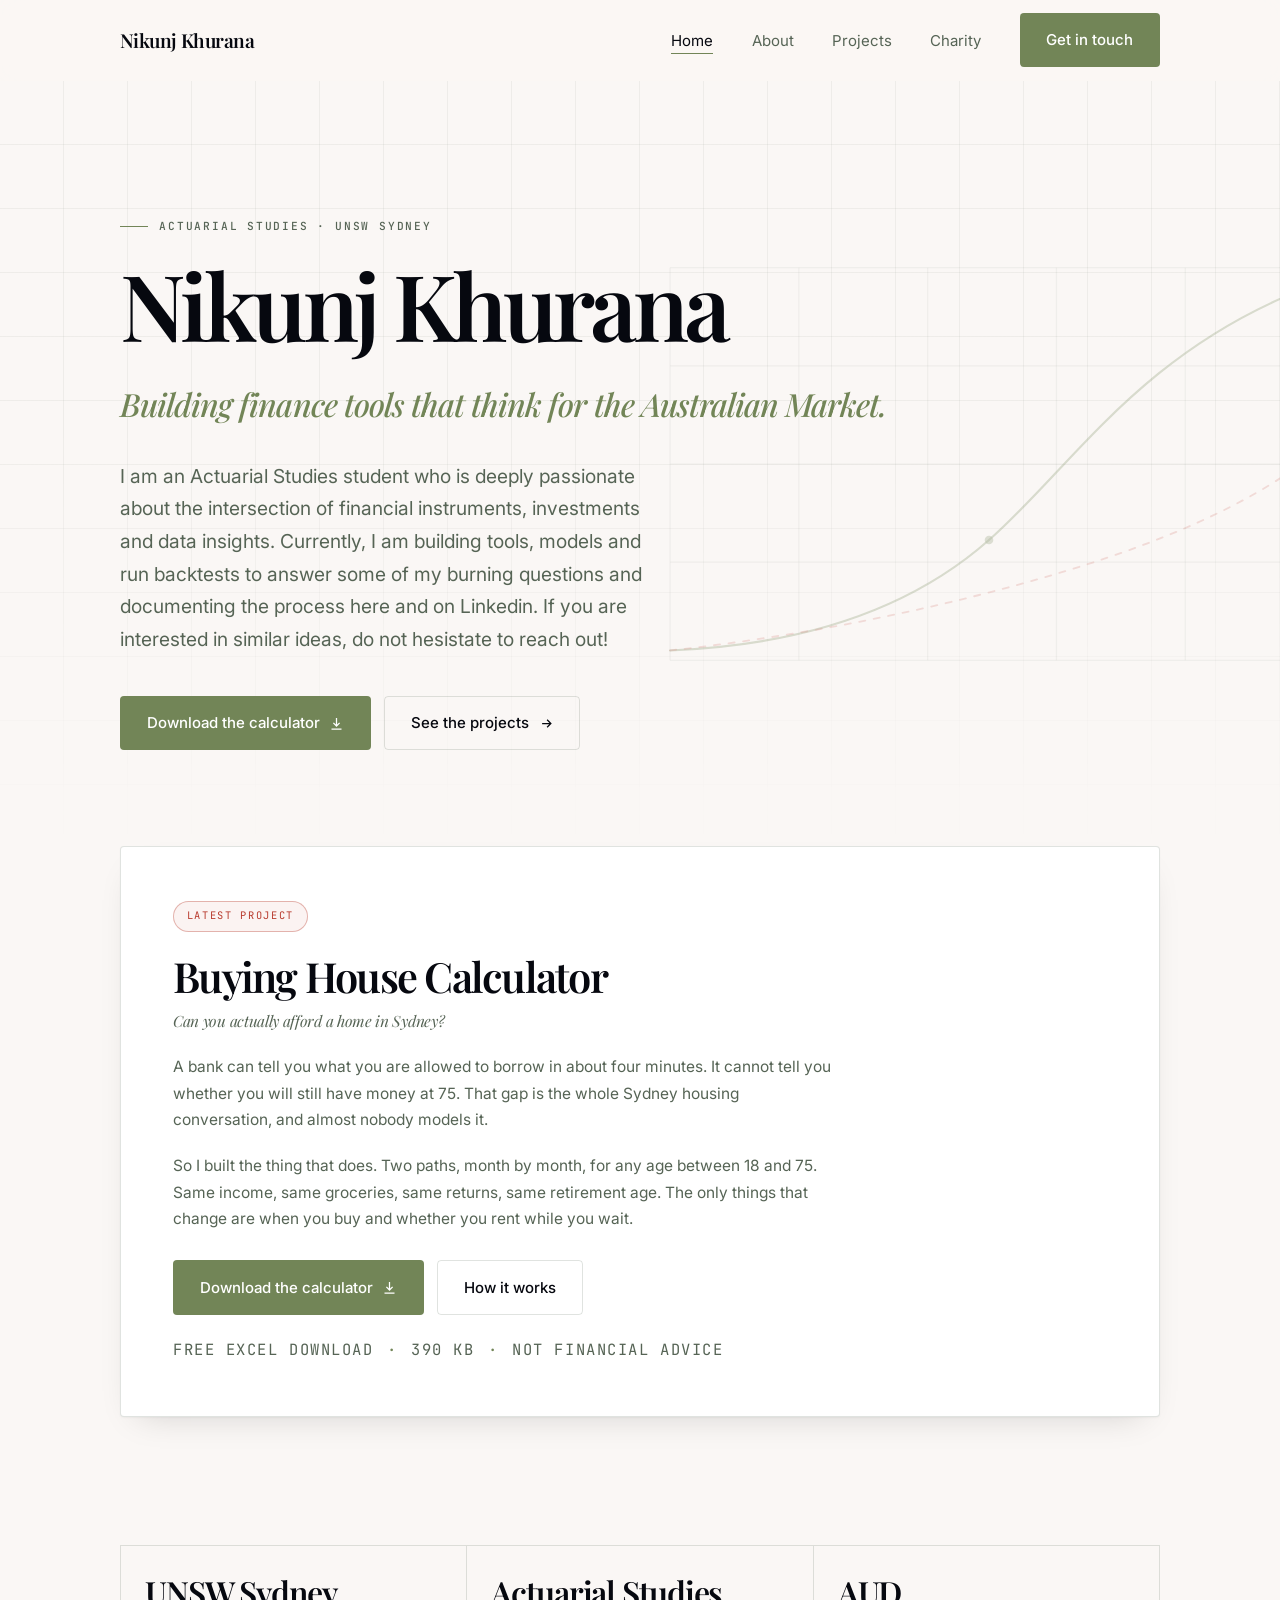
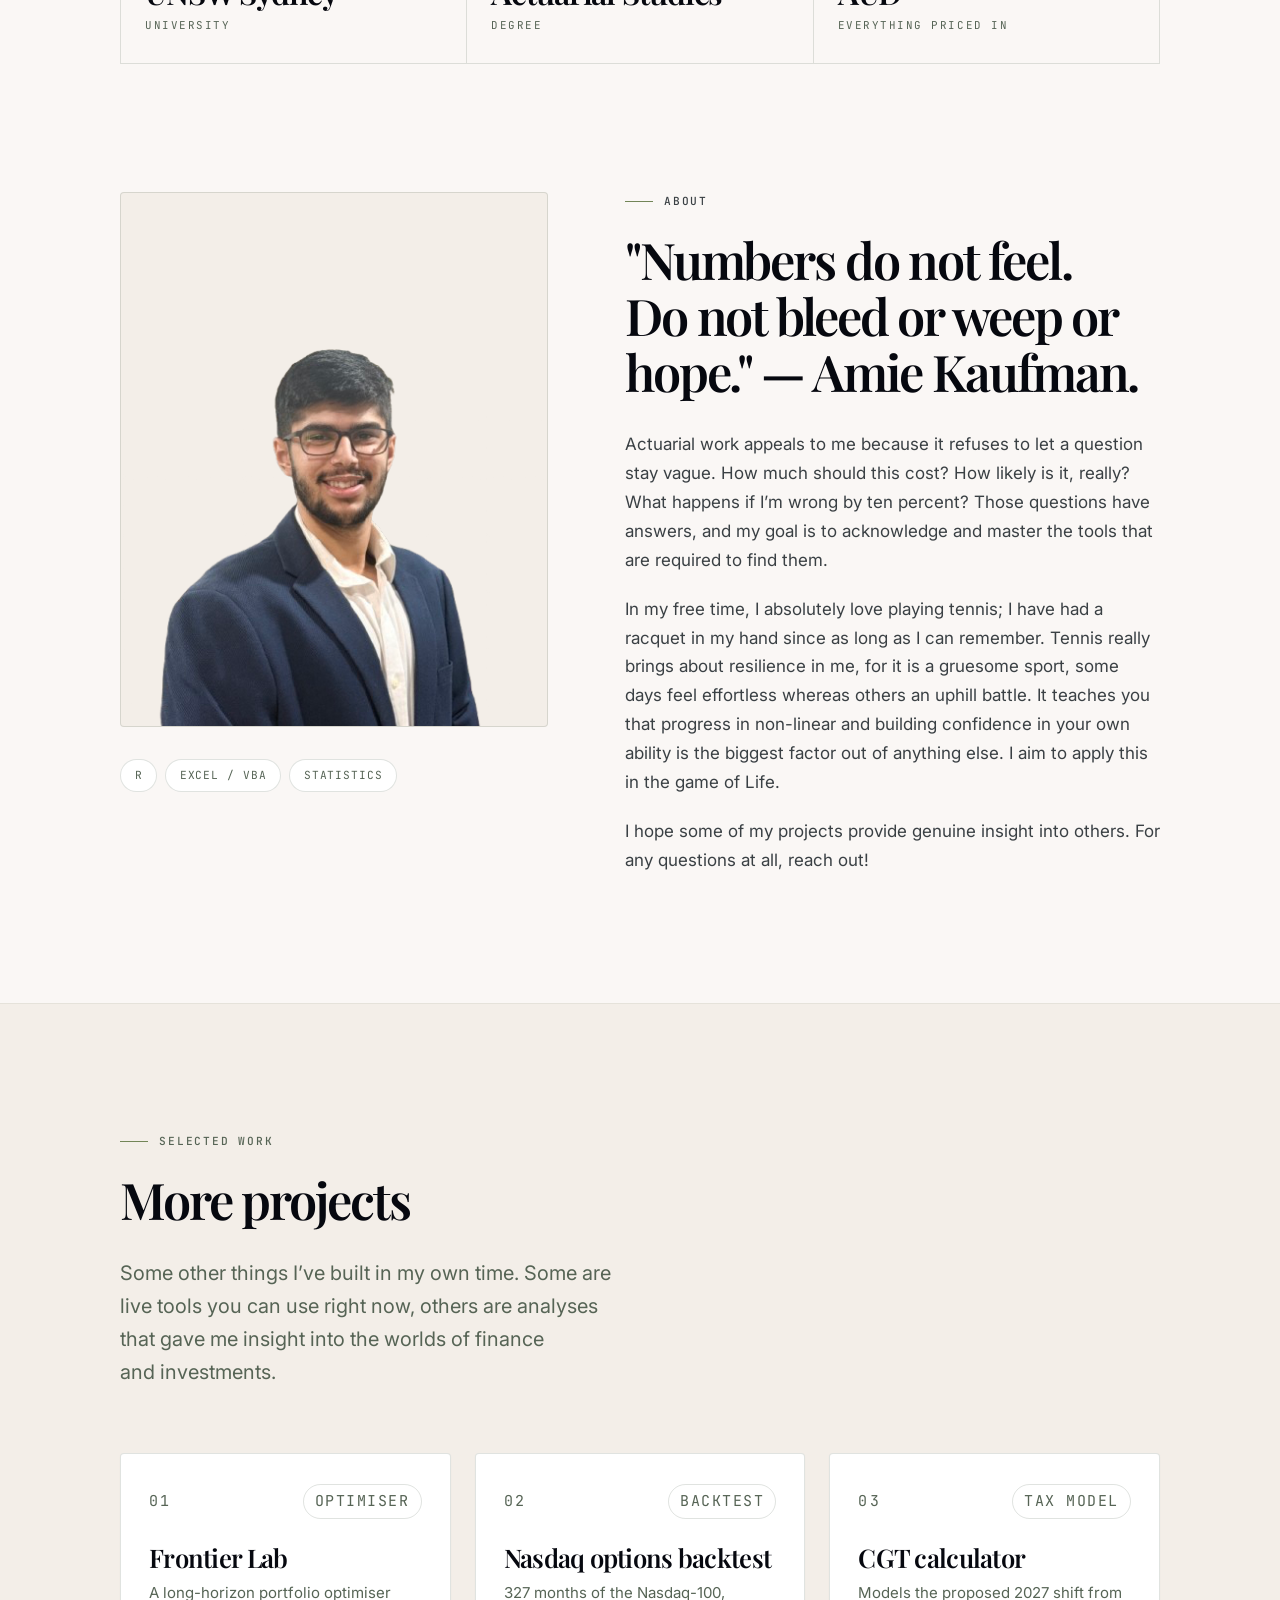
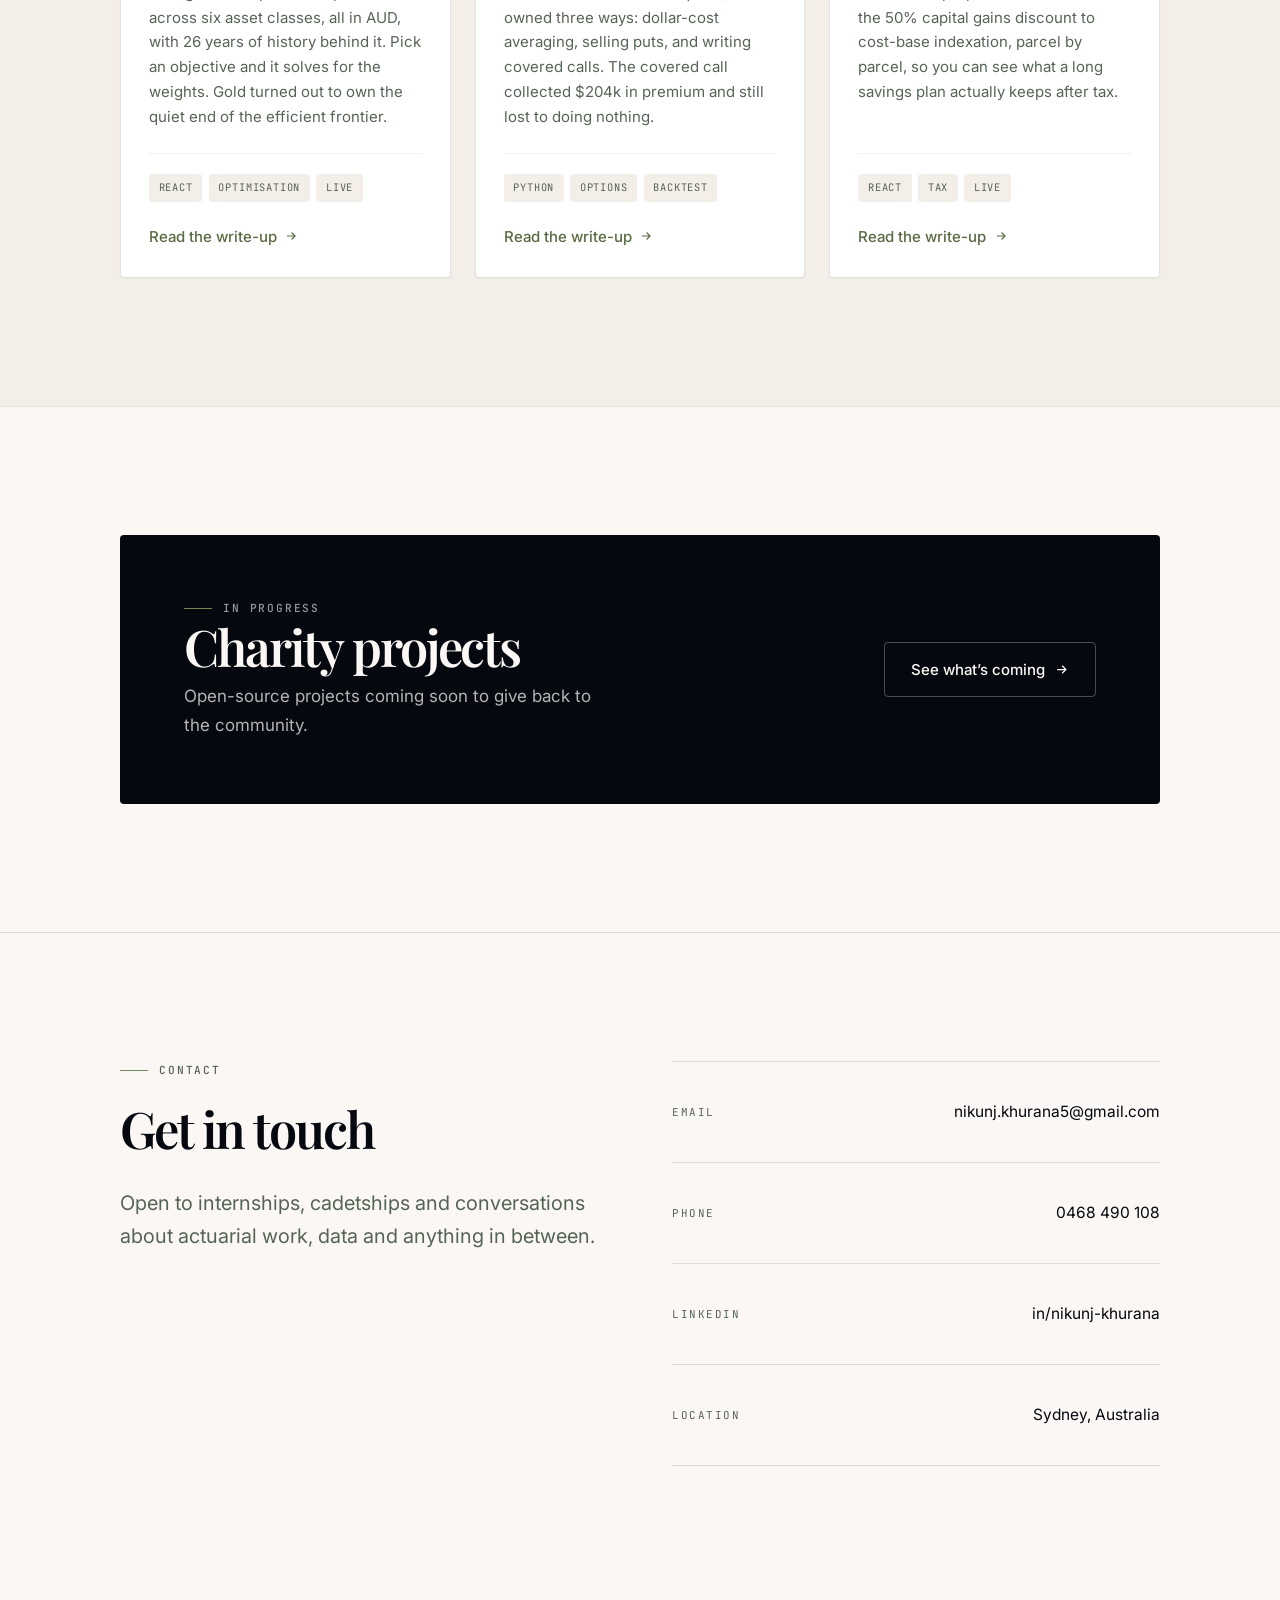
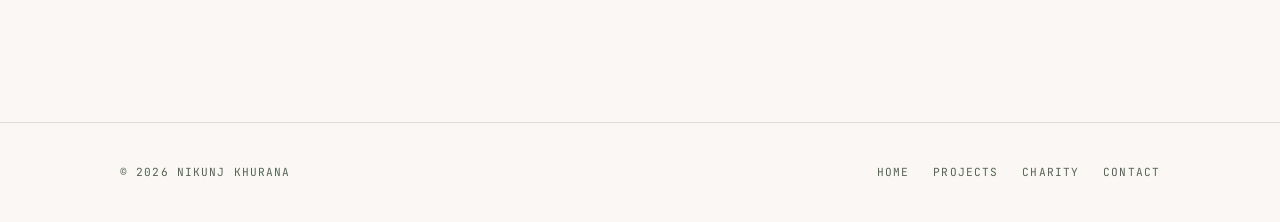
==== commit 7f5512b2: "Trim the facts strip and the skill pills - Restore the em dash in the About quote attribution, which" ====
--- a/index.html
+++ b/index.html
@@ -156,10 +156,6 @@
         <p class="fact__value">AUD</p>
         <p class="fact__label">Everything priced in</p>
       </div>
-      <div class="fact">
-        <p class="fact__value">26 years</p>
-        <p class="fact__label">Longest backtest</p>
-      </div>
     </div>
   </section>
 
@@ -176,8 +172,6 @@
           </div>
           <!-- EDIT: the skill pills. Copy a whole <span class="pill">..</span> line to add one. -->
           <div class="pill-row">
-            <span class="pill">React</span>
-            <span class="pill">Python</span>
             <span class="pill">R</span>
             <span class="pill">Excel / VBA</span>
             <span class="pill">Statistics</span>
@@ -187,7 +181,7 @@
         <div class="about__body reveal">
           <!-- EDIT: the About heading and its three paragraphs. -->
           <p class="label">About</p>
-          <h2>"Numbers do not feel. Do not bleed or weep or hope." (Amie Kaufman)</h2>
+          <h2>"Numbers do not feel. Do not bleed or weep or hope." — Amie Kaufman.</h2>
           <p>
             Actuarial work appeals to me because it refuses to let a question stay vague. How much
             should this cost? How likely is it, really? What happens if I’m wrong by ten
--- a/assets/css/style.css
+++ b/assets/css/style.css
@@ -366,18 +366,18 @@
    Facts strip
    ========================================================================== */
 
+/* Flex rather than a fixed column count, so the row always fills no matter how
+   many facts there are. A grid with a set number of columns leaves a visible
+   empty cell the moment one is added or removed. */
 .facts {
-  display: grid;
-  grid-template-columns: repeat(4, minmax(0, 1fr));
+  display: flex;
+  flex-wrap: wrap;
   border-top: 1px solid var(--line);
   border-left: 1px solid var(--line);
 }
 
-/* Step 4 → 2 → 1 so the strip never leaves an orphaned cell. */
-@media (max-width: 900px) { .facts { grid-template-columns: repeat(2, minmax(0, 1fr)); } }
-@media (max-width: 460px) { .facts { grid-template-columns: 1fr; } }
-
 .fact {
+  flex: 1 1 190px;
   padding: 1.75rem 1.5rem;
   border-right: 1px solid var(--line);
   border-bottom: 1px solid var(--line);
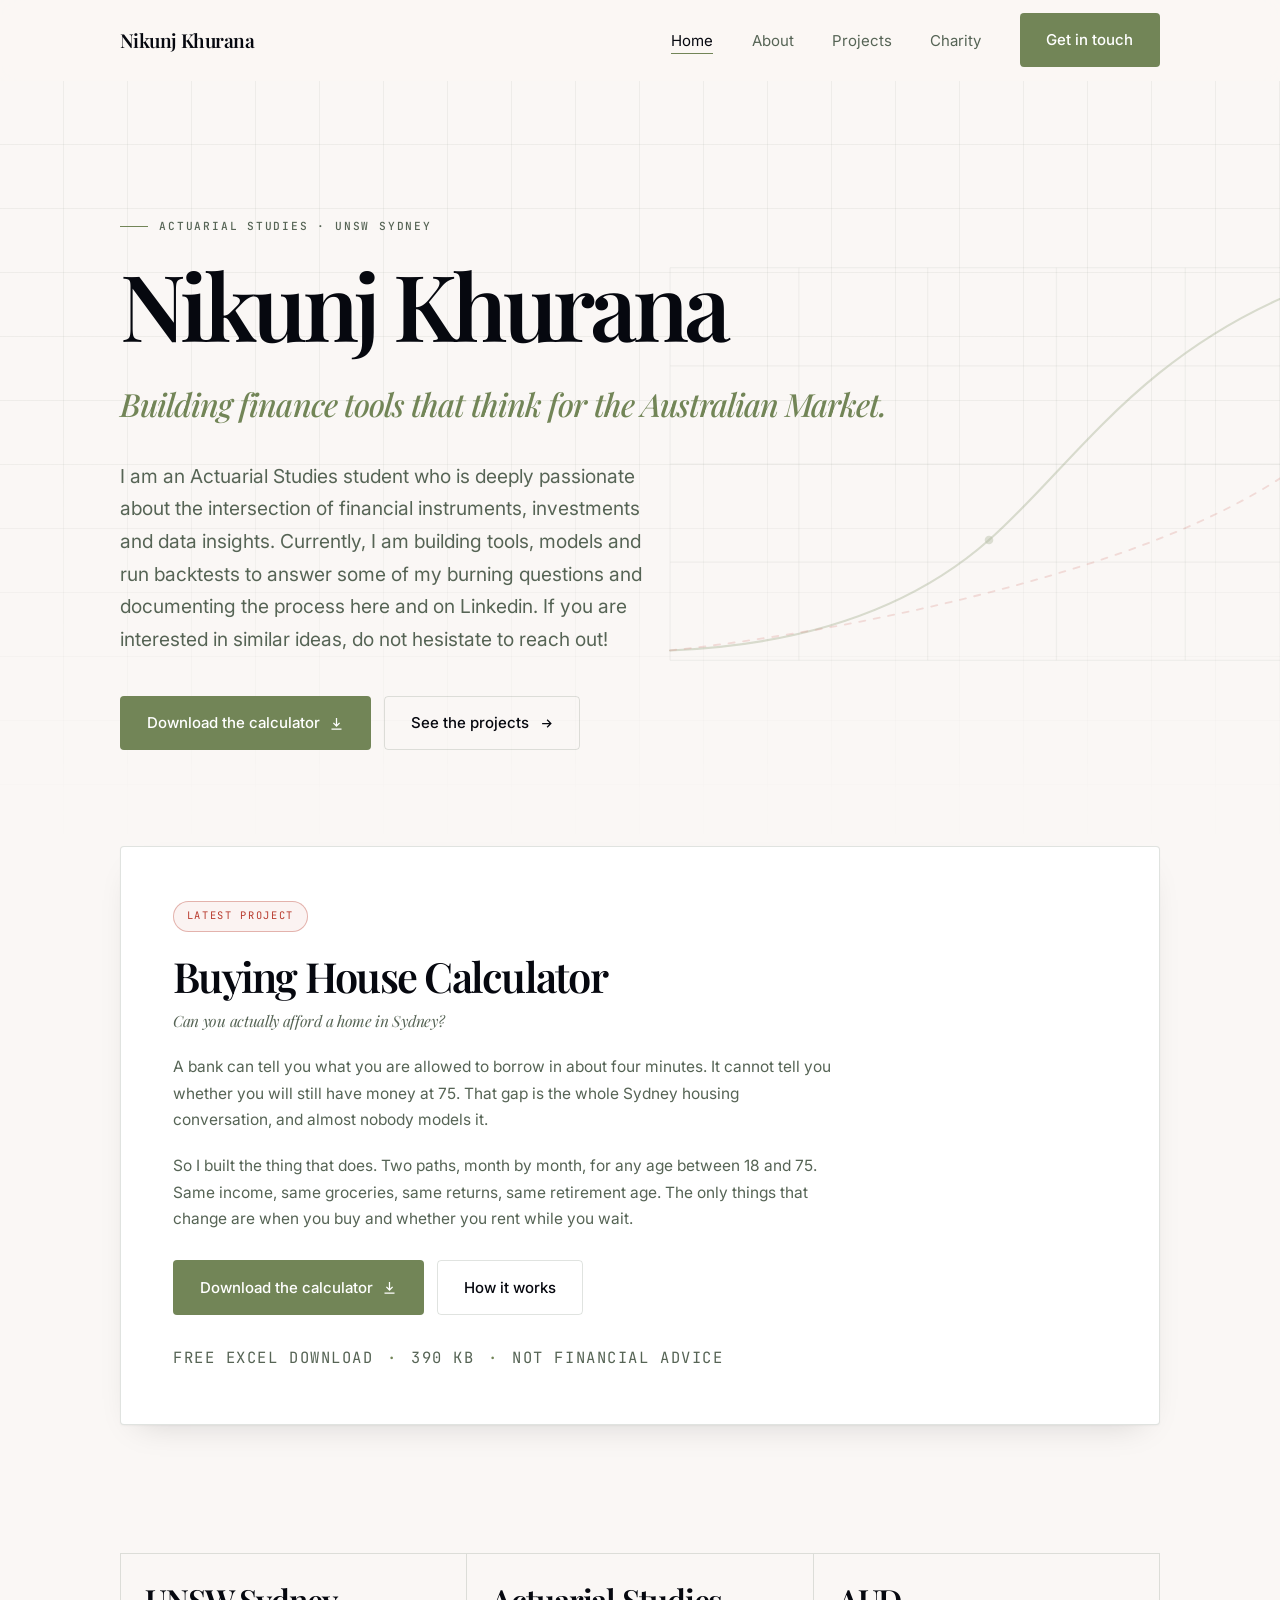
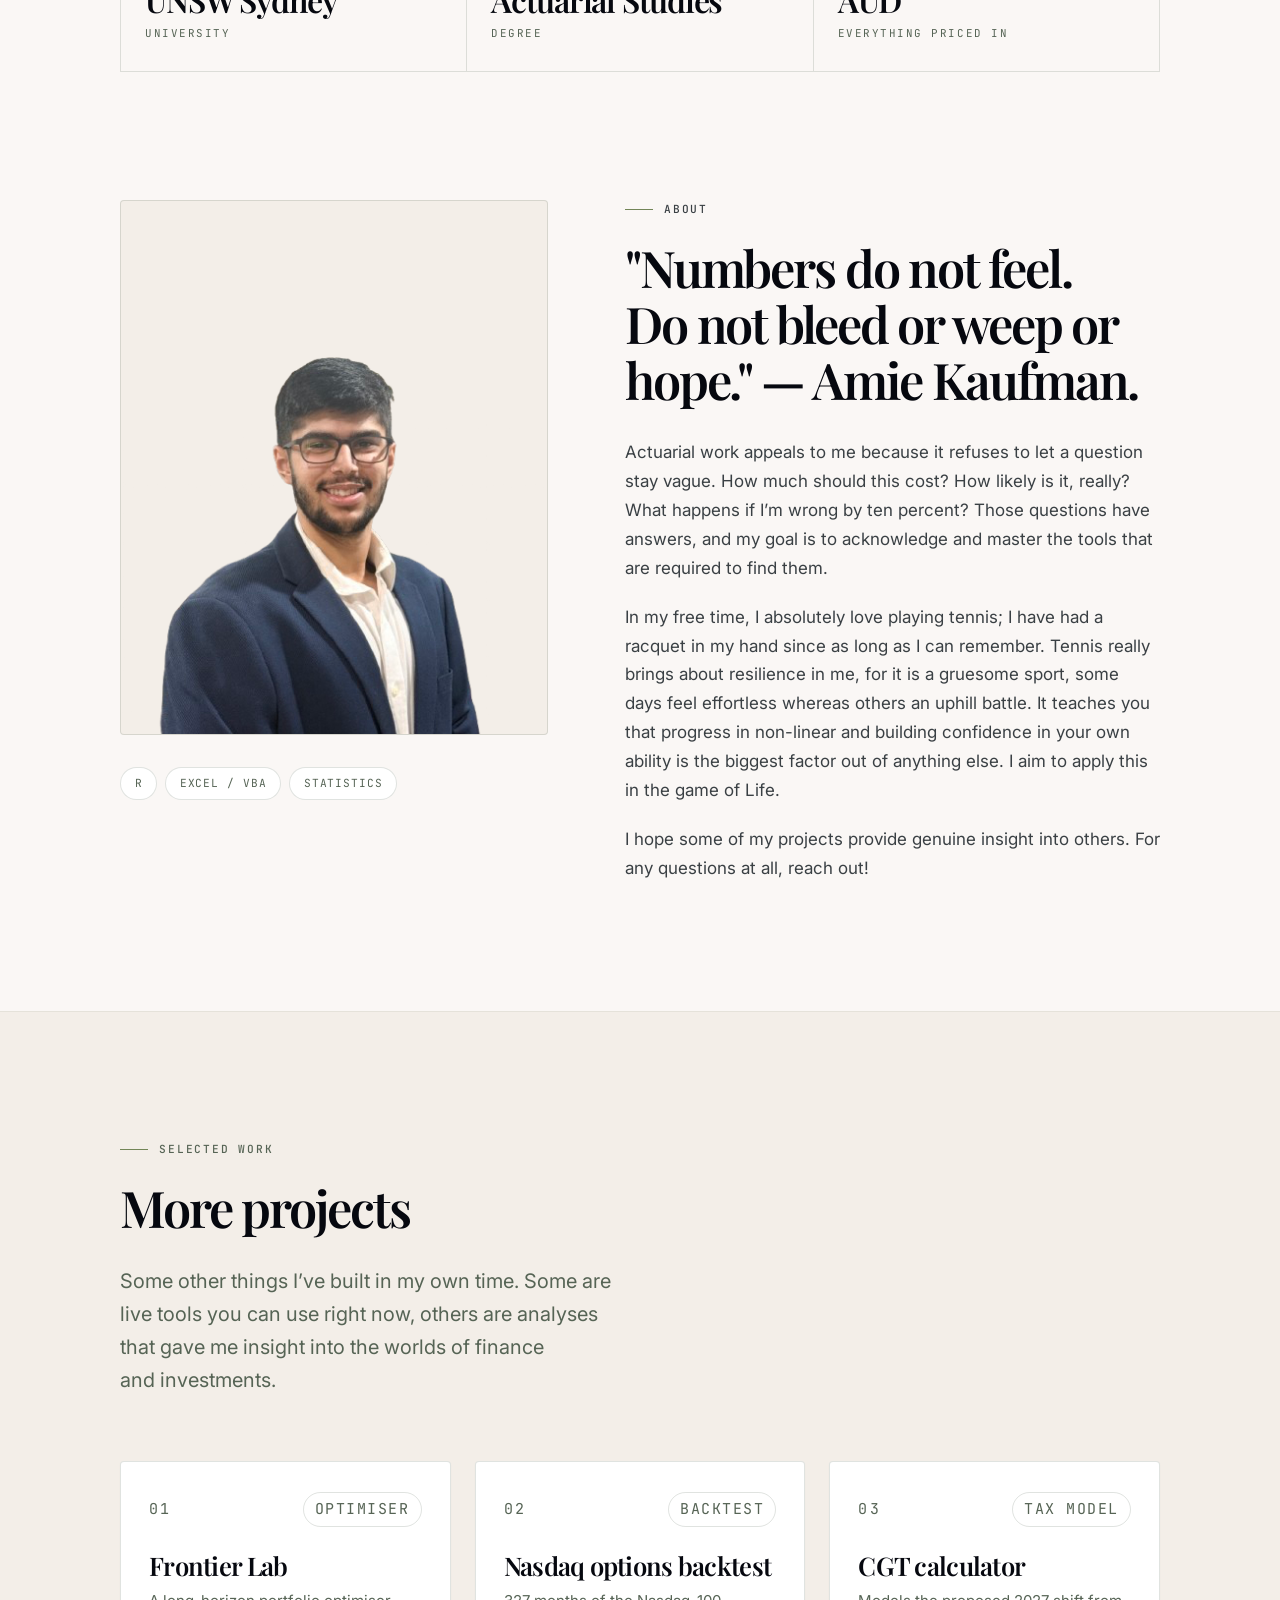
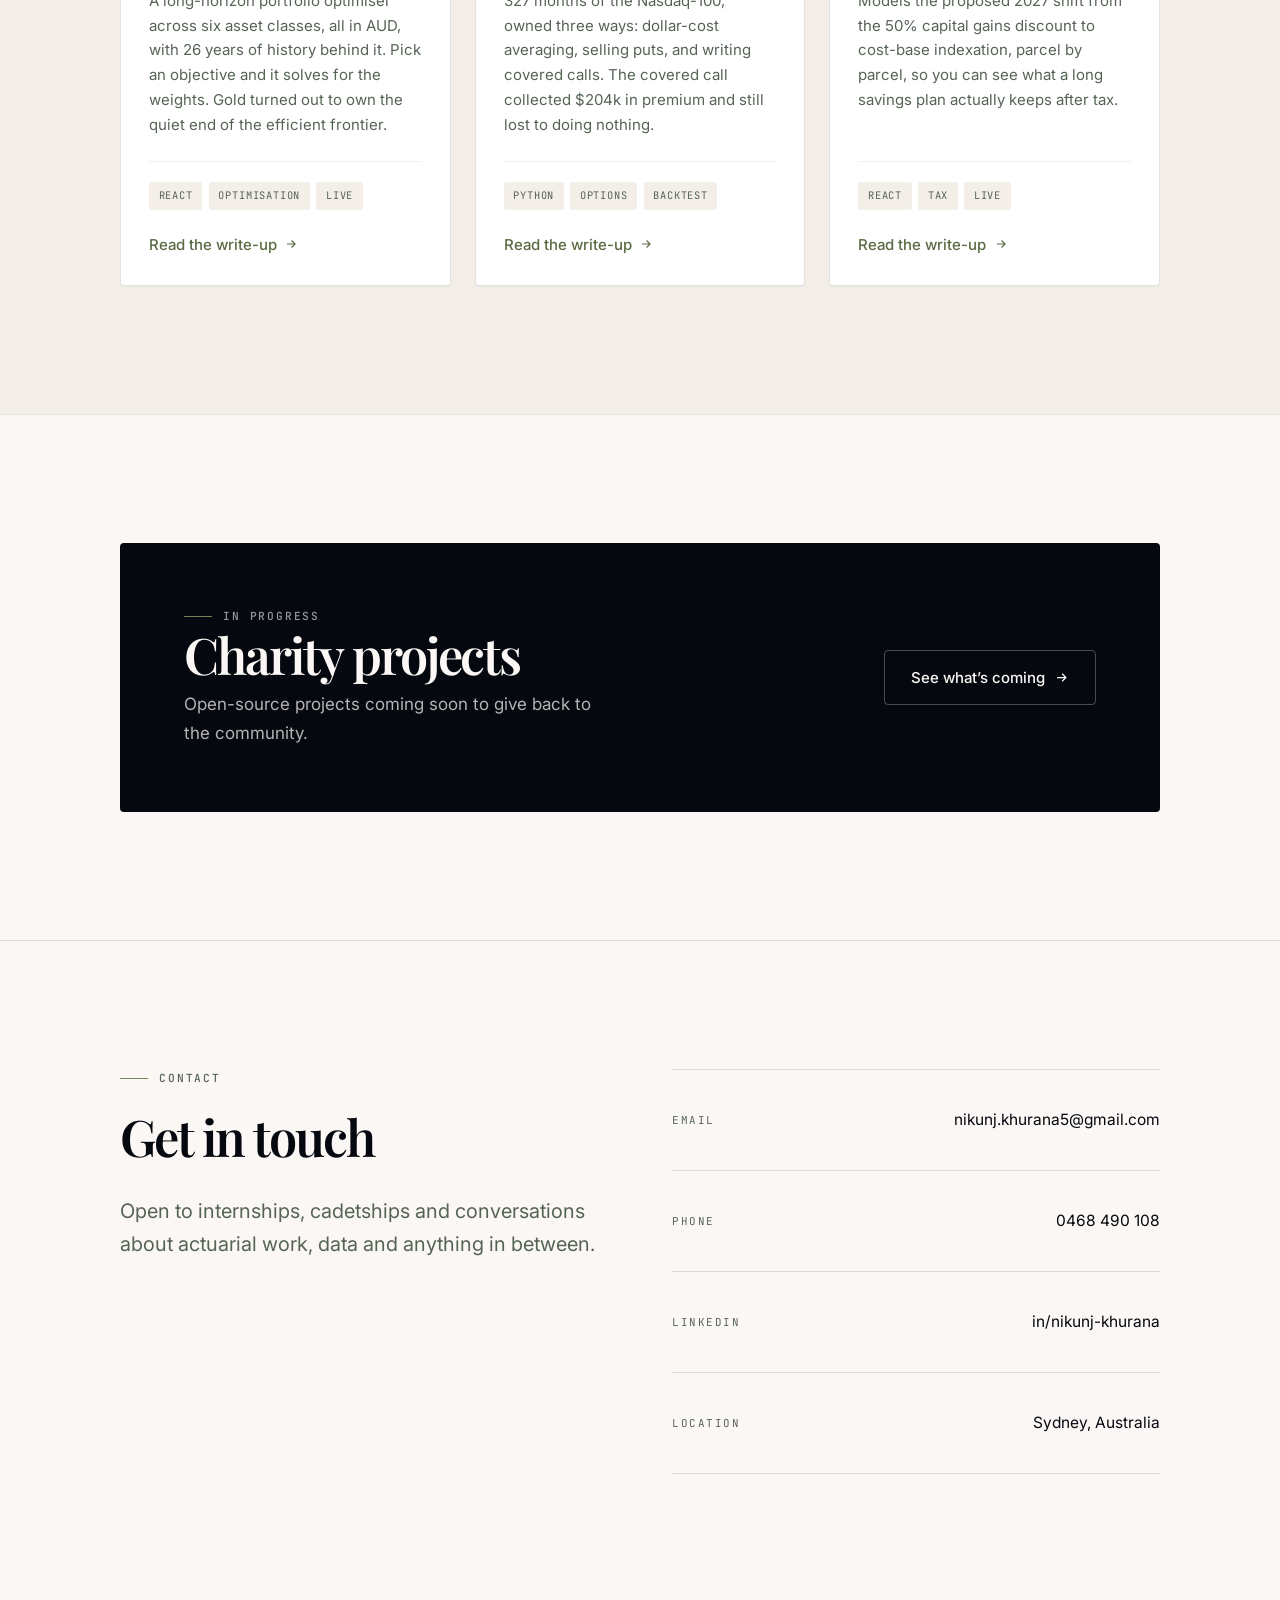
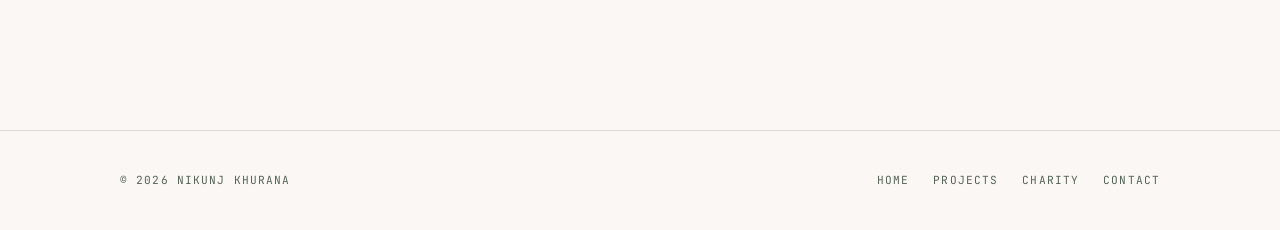
==== commit d2ceb321: "Fix stale CSS for returning visitors, and widen the note gap The 7 day cache on /assets/* meant a re" ====
--- a/index.html
+++ b/index.html
@@ -18,7 +18,7 @@
 <link rel="preconnect" href="https://fonts.googleapis.com">
 <link rel="preconnect" href="https://fonts.gstatic.com" crossorigin>
 <link href="https://fonts.googleapis.com/css2?family=Playfair+Display:ital,wght@0,500;0,600;0,700;1,500&family=Inter:wght@400;500;600&family=JetBrains+Mono:wght@400;500&display=swap" rel="stylesheet">
-<link rel="stylesheet" href="assets/css/style.css">
+<link rel="stylesheet" href="assets/css/style.css?v=2">
 <noscript><style>.reveal { opacity: 1; transform: none; }</style></noscript>
 </head>
 
@@ -110,7 +110,7 @@
   <section class="section" style="padding-top: 0;">
     <div class="container">
       <!-- EDIT: the featured calculator. Badge, heading, the italic hook line,
-           the two paragraphs, the four number boxes and the small print. -->
+           the two paragraphs and the small print under the buttons. -->
       <div class="feature reveal">
         <div>
           <span class="feature__badge">Latest project</span>
@@ -142,7 +142,8 @@
 
   <!-- ================= Quick facts ================= -->
   <section class="container">
-    <!-- EDIT: the four fact boxes. Big value first, small label underneath. -->
+    <!-- EDIT: the fact boxes. Big value first, small label underneath. Add or
+         remove a whole <div class="fact"> block; the row resizes to fit. -->
     <div class="facts reveal">
       <div class="fact">
         <p class="fact__value">UNSW Sydney</p>
@@ -373,6 +374,6 @@
   </div>
 </footer>
 
-<script src="assets/js/main.js"></script>
+<script src="assets/js/main.js?v=2"></script>
 </body>
 </html>
--- a/assets/css/style.css
+++ b/assets/css/style.css
@@ -549,7 +549,7 @@
   letter-spacing: 0.1em;
   text-transform: uppercase;
   color: var(--sage);
-  margin: 1.4rem 0 0;
+  margin: 1.9rem 0 0;
 
   /* Each part is its own flex item, and the dot is an ::after on the part before
      it. That way a wrap can never leave a dot stranded at the start of a line. */
